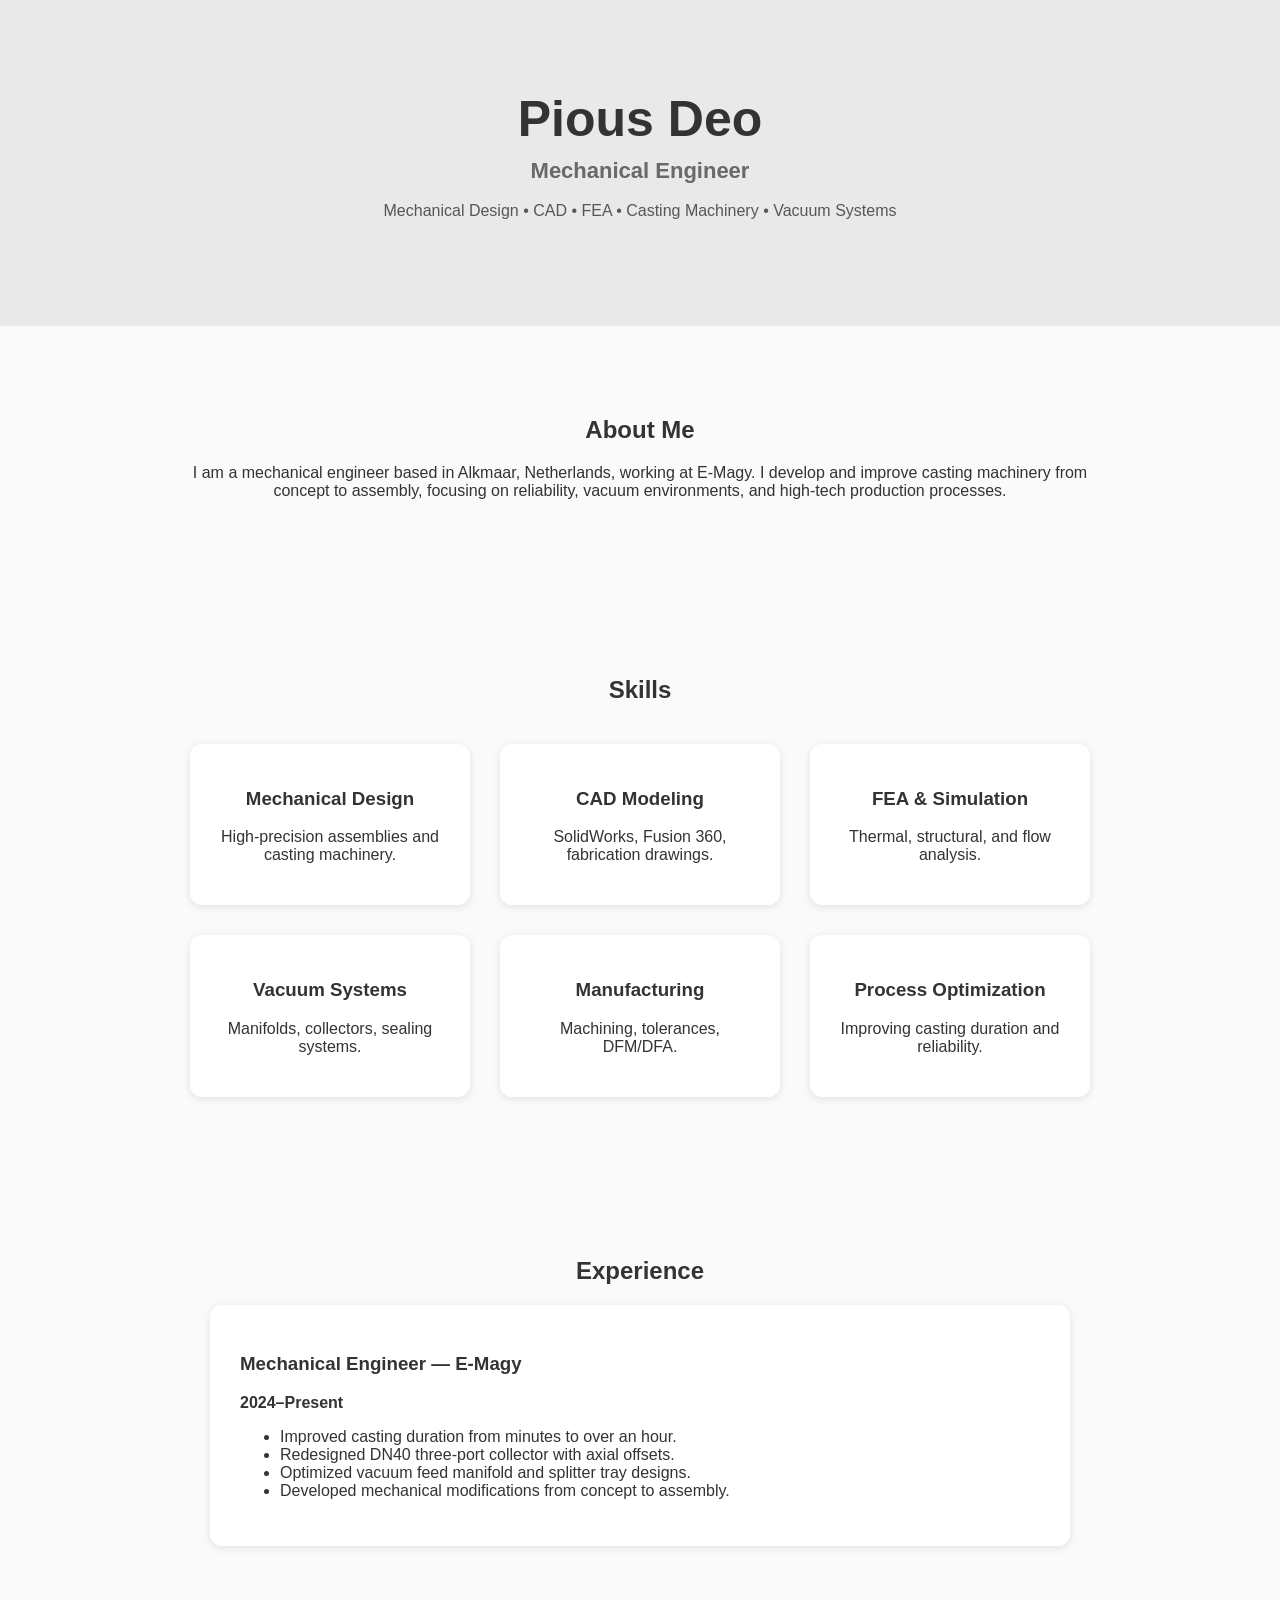
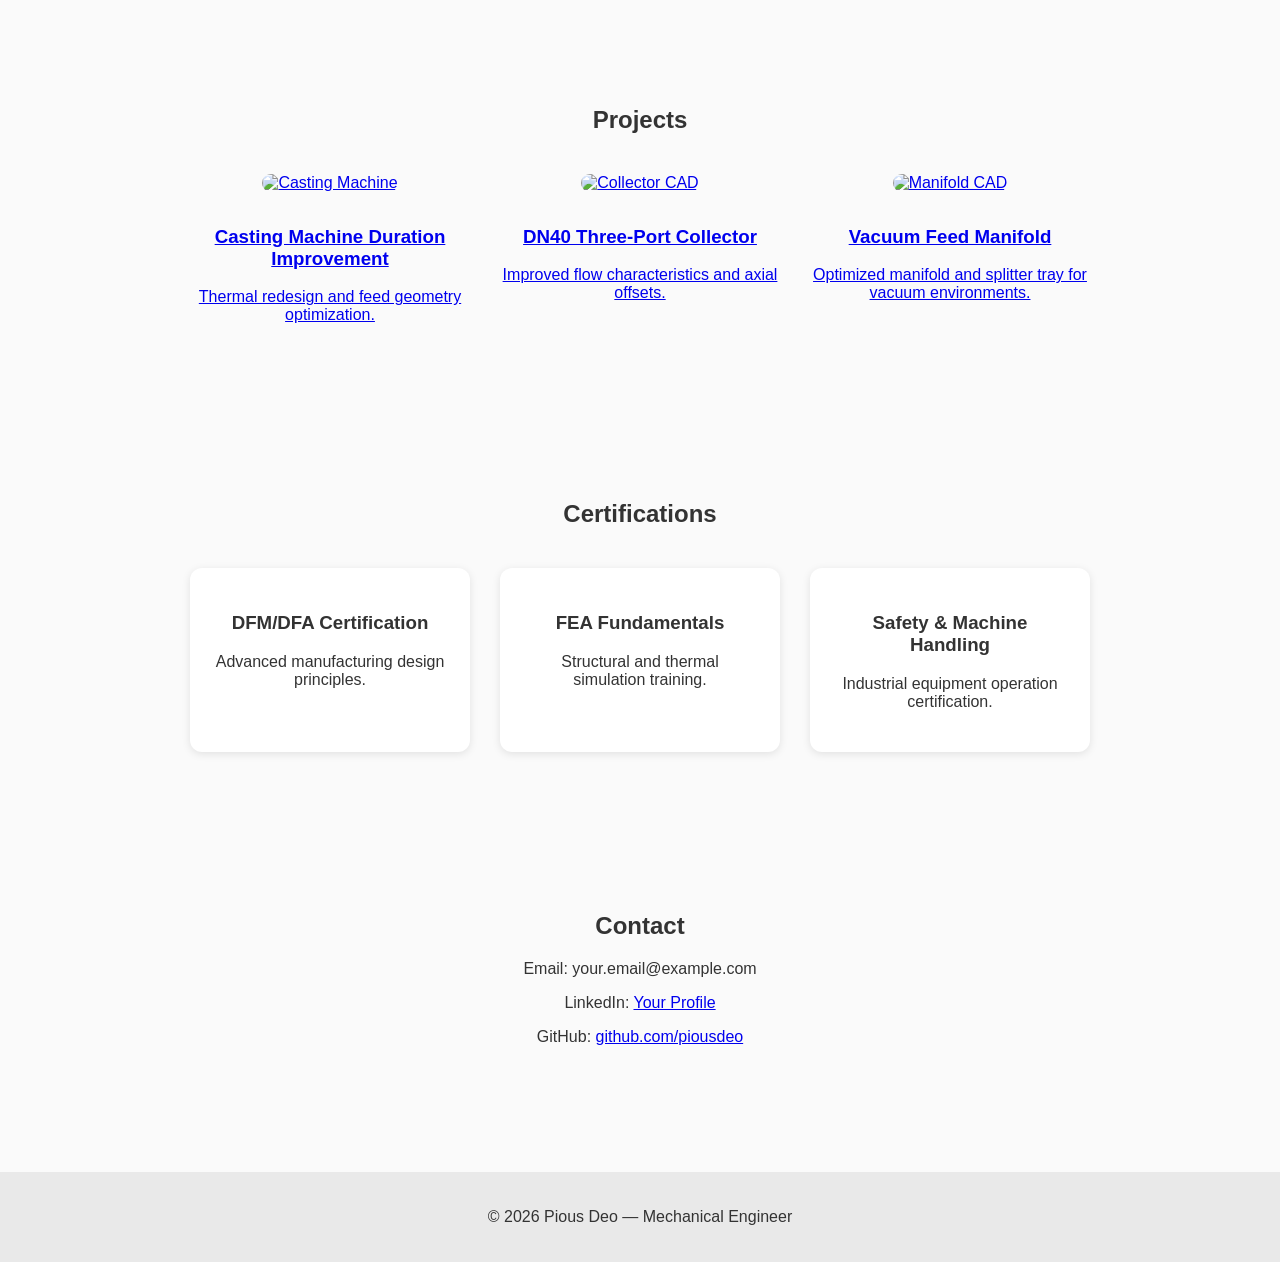
==== index.html @ ac10c21f "Update index.html" ====
<!DOCTYPE html>
<html lang="en">
<head>
  <meta charset="UTF-8">
  <meta name="viewport" content="width=device-width, initial-scale=1.0">
  <title>Pious Deo | Mechanical Engineer</title>
  <link rel="stylesheet" href="style.css">
</head>

<body>

  <!-- HERO -->
  <header class="hero">
    <h1>Pious Deo</h1>
    <h2>Mechanical Engineer</h2>
    <p>Mechanical Design • CAD • FEA • Casting Machinery • Vacuum Systems</p>
  </header>

  <!-- ABOUT -->
  <section id="about" class="section">
    <h2>About Me</h2>
    <p>I am a mechanical engineer based in Alkmaar, Netherlands, working at E‑Magy. I develop and improve casting machinery from concept to assembly, focusing on reliability, vacuum environments, and high‑tech production processes.</p>
  </section>

  <!-- SKILLS -->
  <section id="skills" class="section">
    <h2>Skills</h2>

    <div class="skills-grid">

      <div class="skill-card">
        <h3>Mechanical Design</h3>
        <p>High‑precision assemblies and casting machinery.</p>
      </div>

      <div class="skill-card">
        <h3>CAD Modeling</h3>
        <p>SolidWorks, Fusion 360, fabrication drawings.</p>
      </div>

      <div class="skill-card">
        <h3>FEA & Simulation</h3>
        <p>Thermal, structural, and flow analysis.</p>
      </div>

      <div class="skill-card">
        <h3>Vacuum Systems</h3>
        <p>Manifolds, collectors, sealing systems.</p>
      </div>

      <div class="skill-card">
        <h3>Manufacturing</h3>
        <p>Machining, tolerances, DFM/DFA.</p>
      </div>

      <div class="skill-card">
        <h3>Process Optimization</h3>
        <p>Improving casting duration and reliability.</p>
      </div>

    </div>
  </section>

  <!-- EXPERIENCE -->
  <section id="experience" class="section">
    <h2>Experience</h2>

    <div class="exp-card">
      <h3>Mechanical Engineer — E‑Magy</h3>
      <p><strong>2024–Present</strong></p>
      <ul>
        <li>Improved casting duration from minutes to over an hour.</li>
        <li>Redesigned DN40 three‑port collector with axial offsets.</li>
        <li>Optimized vacuum feed manifold and splitter tray designs.</li>
        <li>Developed mechanical modifications from concept to assembly.</li>
      </ul>
    </div>
  </section>

  <!-- PROJECTS -->
  <section id="projects" class="section">
    <h2>Projects</h2>

    <div class="project-grid">

      <a class="project-card" href="projects/casting_machine.html">
        <img src="images/casting_machine.jpg" alt="Casting Machine">
        <h3>Casting Machine Duration Improvement</h3>
        <p>Thermal redesign and feed geometry optimization.</p>
      </a>

      <a class="project-card" href="projects/collector.html">
        <img src="images/collector.jpg" alt="Collector CAD">
        <h3>DN40 Three‑Port Collector</h3>
        <p>Improved flow characteristics and axial offsets.</p>
      </a>

      <a class="project-card" href="projects/manifold.html">
        <img src="images/manifold.jpg" alt="Manifold CAD">
        <h3>Vacuum Feed Manifold</h3>
        <p>Optimized manifold and splitter tray for vacuum environments.</p>
      </a>

    </div>
  </section>

  <!-- CERTIFICATIONS -->
  <section id="certifications" class="section">
    <h2>Certifications</h2>

    <div class="cert-grid">
      <div class="cert-card">
        <h3>DFM/DFA Certification</h3>
        <p>Advanced manufacturing design principles.</p>
      </div>

      <div class="cert-card">
        <h3>FEA Fundamentals</h3>
        <p>Structural and thermal simulation training.</p>
      </div>

      <div class="cert-card">
        <h3>Safety & Machine Handling</h3>
        <p>Industrial equipment operation certification.</p>
      </div>
    </div>
  </section>

  <!-- CONTACT -->
  <section id="contact" class="section">
    <h2>Contact</h2>
    <p>Email: your.email@example.com</p>
    <p>LinkedIn: <a href="#">Your Profile</a></p>
    <p>GitHub: <a href="#">github.com/piousdeo</a></p>
  </section>

  <footer>
    <p>© 2026 Pious Deo — Mechanical Engineer</p>
  </footer>

</body>
</html>
---- style.css ----
body {
  margin: 0;
  font-family: Arial, sans-serif;
  background: #fafafa;
  color: #333;
}

/* HERO */
.hero {
  background: #e9e9e9;
  text-align: center;
  padding: 90px 20px;
}

.hero h1 {
  font-size: 50px;
  margin: 0;
}

.hero h2 {
  font-size: 22px;
  margin-top: 10px;
  opacity: 0.7;
}

.hero p {
  margin-top: 15px;
  font-size: 16px;
  opacity: 0.8;
}

/* SECTION */
.section {
  padding: 70px 20px;
  max-width: 900px;
  margin: auto;
  text-align: center;
}

/* GRID */
.skills-grid,
.project-grid,
.cert-grid {
  display: grid;
  grid-template-columns: repeat(auto-fit, minmax(260px, 1fr));
  gap: 30px;
  margin-top: 40px;
}

/* SKILL CARD */
.skill-card {
  background: white;
  padding: 25px;
  border-radius: 12px;
  box-shadow: 0 2px 8px rgba(0,0,0,0.1);
  transition: transform 0.3s;
}

.skill-card:hover {
  transform: translateY(-5px);
}

.icon {
  font-size: 40px;
  margin-bottom: 15px;
}

/* EXPERIENCE */
.exp-card {
  background: white;
  padding: 30px;
  border-radius: 12px;
  box-shadow: 0 2px 8px rgba(0,0,0,0.1);
  text-align: left;
  max-width: 800px;
  margin: auto;
}

}

/* PROJECT CARD */
.project-card {
  background: white;
  padding: 20px;
  border-radius: 12px;
  text-decoration: none;
  color: inherit;
  box-shadow: 0 2px 8px rgba(0,0,0,0.1);
  transition: transform 0.3s;
}

.project-card:hover {
  transform: translateY(-5px);
}

.project-card img {
  width: 100%;
  border-radius: 10px;
  margin-bottom: 15px;
}

/* CERTIFICATIONS */
.cert-card {
  background: white;
  padding: 25px;
  border-radius: 12px;
  box-shadow: 0 2px 8px rgba(0,0,0,0.1);
}

/* FOOTER */
footer {
  background: #e9e9e9;
  text-align: center;
  padding: 20px;
  margin-top: 40px;
}
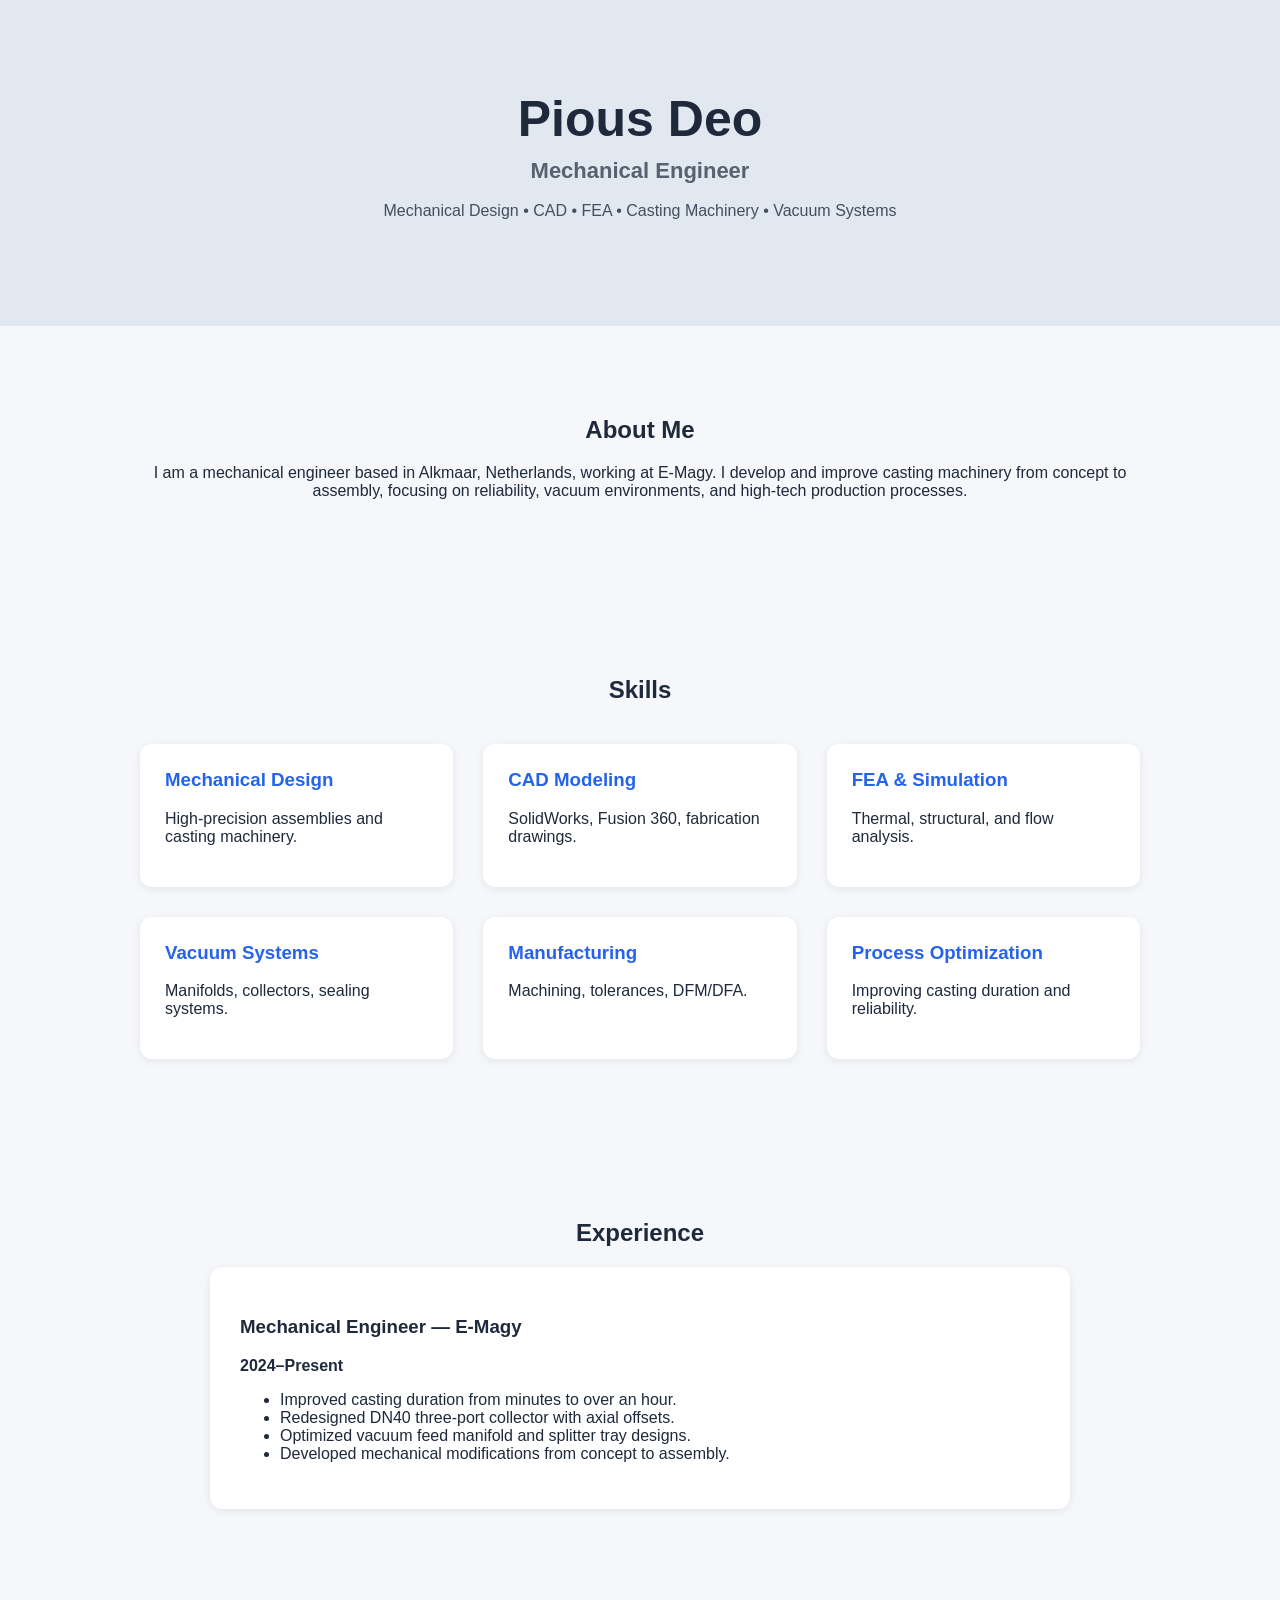
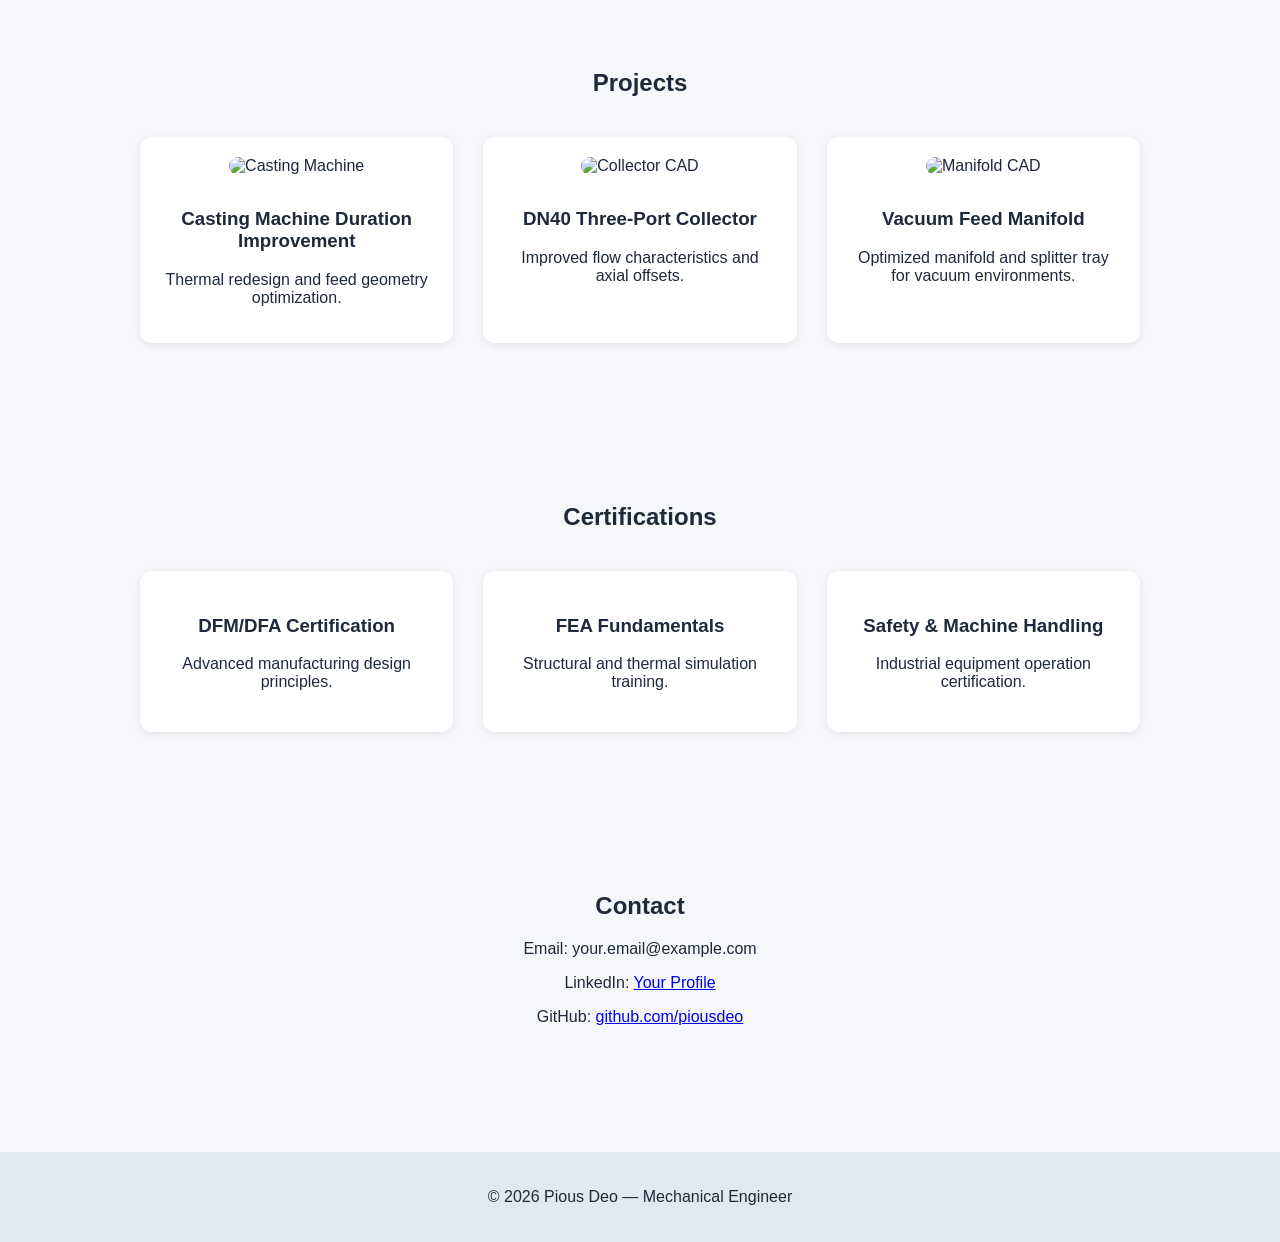
==== commit 5984b685: "Update index.html" ====
--- a/index.html
+++ b/index.html
@@ -85,20 +85,26 @@
 
       <a class="project-card" href="projects/casting_machine.html">
         <img src="images/casting_machine.jpg" alt="Casting Machine">
-        <h3>Casting Machine Duration Improvement</h3>
-        <p>Thermal redesign and feed geometry optimization.</p>
+        <div class="project-text">
+          <h3>Casting Machine Duration Improvement</h3>
+          <p>Thermal redesign and feed geometry optimization.</p>
+        </div>
       </a>
 
       <a class="project-card" href="projects/collector.html">
         <img src="images/collector.jpg" alt="Collector CAD">
-        <h3>DN40 Three‑Port Collector</h3>
-        <p>Improved flow characteristics and axial offsets.</p>
+        <div class="project-text">
+          <h3>DN40 Three‑Port Collector</h3>
+          <p>Improved flow characteristics and axial offsets.</p>
+        </div>
       </a>
 
       <a class="project-card" href="projects/manifold.html">
         <img src="images/manifold.jpg" alt="Manifold CAD">
-        <h3>Vacuum Feed Manifold</h3>
-        <p>Optimized manifold and splitter tray for vacuum environments.</p>
+        <div class="project-text">
+          <h3>Vacuum Feed Manifold</h3>
+          <p>Optimized manifold and splitter tray for vacuum environments.</p>
+        </div>
       </a>
 
     </div>
--- a/style.css
+++ b/style.css
@@ -1,13 +1,27 @@
+/* ============================
+   FINAL SINGLE COLOUR PALETTE
+   ============================ */
+:root {
+  --bg-primary: #f5f7fa;
+  --bg-section: #ffffff;
+  --bg-card: #ffffff;
+  --text-main: #1e293b;
+  --accent: #2563eb;
+  --soft-grey: #e2e8f0;
+  --shadow: rgba(0,0,0,0.08);
+}
+
+/* GLOBAL */
 body {
   margin: 0;
   font-family: Arial, sans-serif;
-  background: #fafafa;
-  color: #333;
+  background: var(--bg-primary);
+  color: var(--text-main);
 }
 
 /* HERO */
 .hero {
-  background: #e9e9e9;
+  background: var(--soft-grey);
   text-align: center;
   padding: 90px 20px;
 }
@@ -32,7 +46,7 @@
 /* SECTION */
 .section {
   padding: 70px 20px;
-  max-width: 900px;
+  max-width: 1000px;
   margin: auto;
   text-align: center;
 }
@@ -49,43 +63,37 @@
 
 /* SKILL CARD */
 .skill-card {
-  background: white;
+  background: var(--bg-card);
   padding: 25px;
   border-radius: 12px;
-  box-shadow: 0 2px 8px rgba(0,0,0,0.1);
-  transition: transform 0.3s;
+  box-shadow: 0 2px 8px var(--shadow);
+  text-align: left;
 }
 
-.skill-card:hover {
-  transform: translateY(-5px);
-}
-
-.icon {
-  font-size: 40px;
-  margin-bottom: 15px;
+.skill-card h3 {
+  margin-top: 0;
+  color: var(--accent);
 }
 
 /* EXPERIENCE */
 .exp-card {
-  background: white;
+  background: var(--bg-card);
   padding: 30px;
   border-radius: 12px;
-  box-shadow: 0 2px 8px rgba(0,0,0,0.1);
+  box-shadow: 0 2px 8px var(--shadow);
   text-align: left;
   max-width: 800px;
   margin: auto;
 }
 
-}
-
 /* PROJECT CARD */
 .project-card {
-  background: white;
+  background: var(--bg-card);
   padding: 20px;
   border-radius: 12px;
   text-decoration: none;
   color: inherit;
-  box-shadow: 0 2px 8px rgba(0,0,0,0.1);
+  box-shadow: 0 2px 8px var(--shadow);
   transition: transform 0.3s;
 }
 
@@ -101,15 +109,15 @@
 
 /* CERTIFICATIONS */
 .cert-card {
-  background: white;
+  background: var(--bg-card);
   padding: 25px;
   border-radius: 12px;
-  box-shadow: 0 2px 8px rgba(0,0,0,0.1);
+  box-shadow: 0 2px 8px var(--shadow);
 }
 
 /* FOOTER */
 footer {
-  background: #e9e9e9;
+  background: var(--soft-grey);
   text-align: center;
   padding: 20px;
   margin-top: 40px;
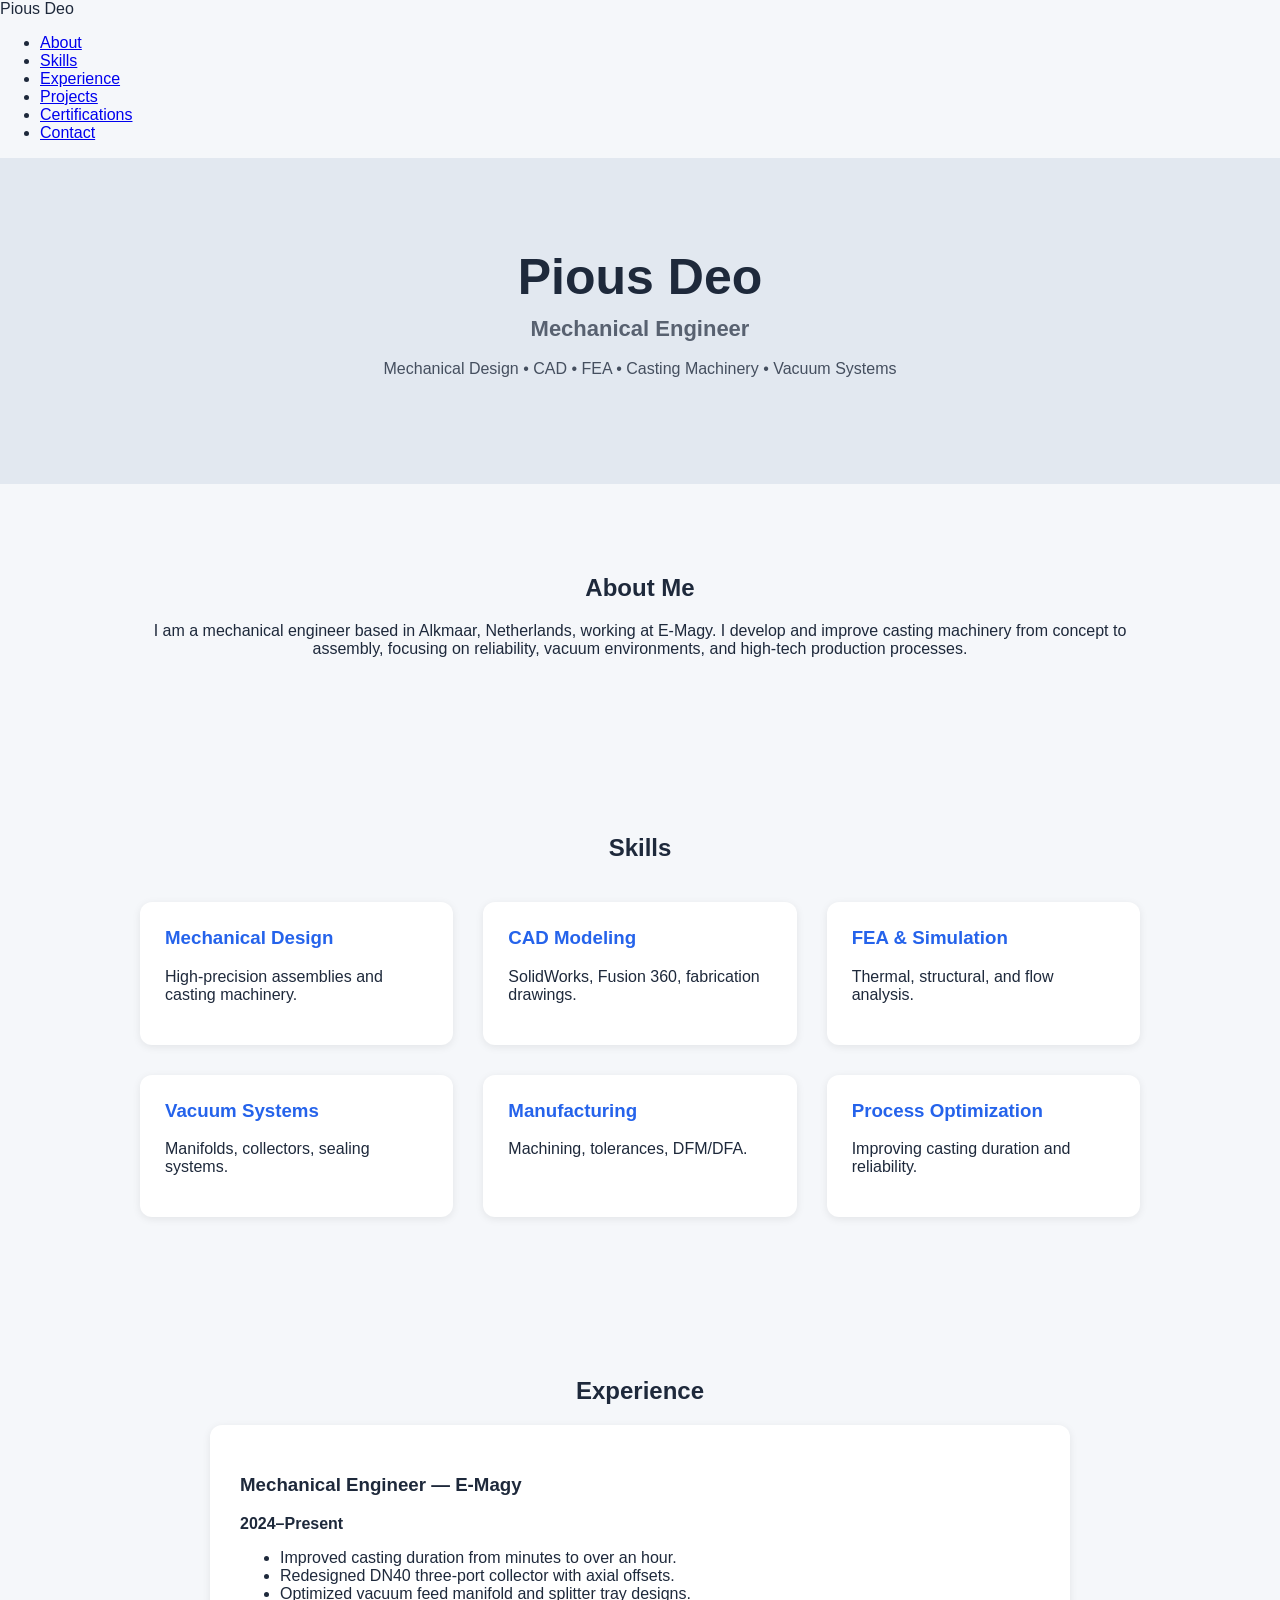
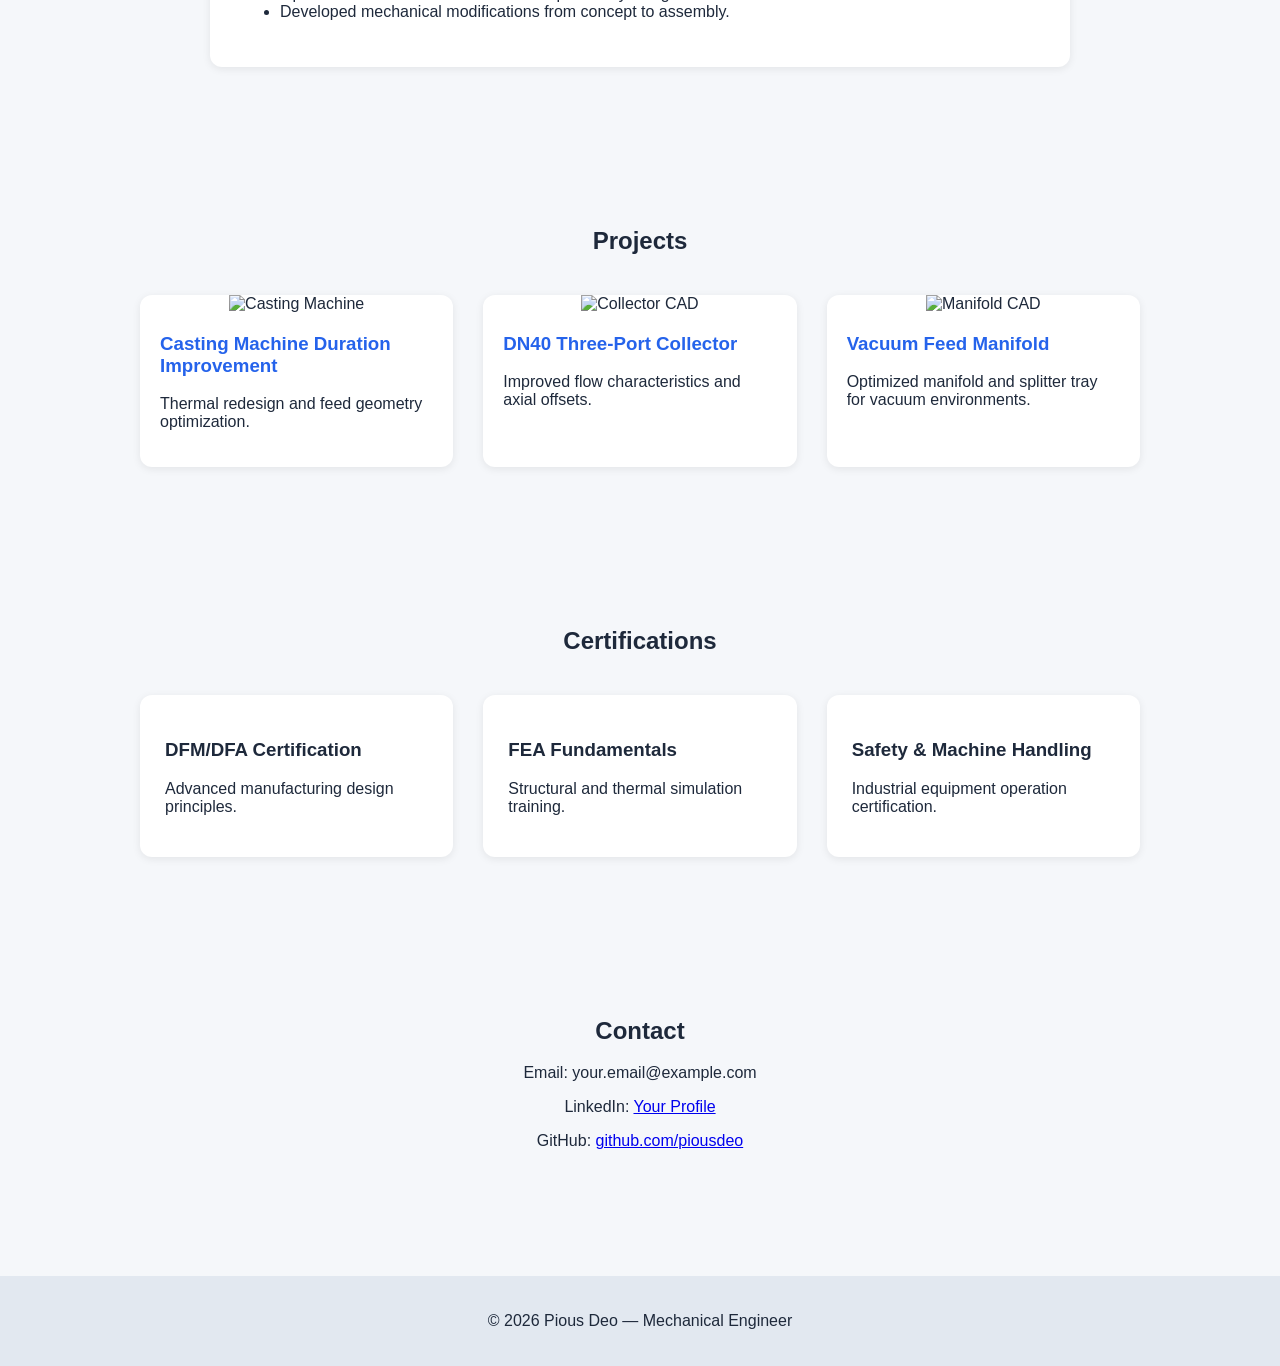
==== commit ad76ea02: "Update index.html" ====
--- a/index.html
+++ b/index.html
@@ -8,6 +8,21 @@
 </head>
 
 <body>
+
+  <!-- NAVIGATION BAR -->
+  <nav class="navbar">
+    <div class="nav-container">
+      <div class="nav-logo">Pious Deo</div>
+      <ul class="nav-links">
+        <li><a href="#about">About</a></li>
+        <li><a href="#skills">Skills</a></li>
+        <li><a href="#experience">Experience</a></li>
+        <li><a href="#projects">Projects</a></li>
+        <li><a href="#certifications">Certifications</a></li>
+        <li><a href="#contact">Contact</a></li>
+      </ul>
+    </div>
+  </nav>
 
   <!-- HERO -->
   <header class="hero">
--- a/style.css
+++ b/style.css
@@ -51,10 +51,8 @@
   text-align: center;
 }
 
-/* GRID */
-.skills-grid,
-.project-grid,
-.cert-grid {
+/* SKILLS GRID */
+.skills-grid {
   display: grid;
   grid-template-columns: repeat(auto-fit, minmax(260px, 1fr));
   gap: 30px;
@@ -86,14 +84,22 @@
   margin: auto;
 }
 
+/* PROJECT GRID */
+.project-grid {
+  display: grid;
+  grid-template-columns: repeat(auto-fit, minmax(280px, 1fr));
+  gap: 30px;
+  margin-top: 40px;
+}
+
 /* PROJECT CARD */
 .project-card {
   background: var(--bg-card);
-  padding: 20px;
   border-radius: 12px;
+  box-shadow: 0 2px 8px var(--shadow);
   text-decoration: none;
   color: inherit;
-  box-shadow: 0 2px 8px var(--shadow);
+  overflow: hidden;
   transition: transform 0.3s;
 }
 
@@ -103,16 +109,33 @@
 
 .project-card img {
   width: 100%;
-  border-radius: 10px;
-  margin-bottom: 15px;
+  height: auto;
+}
+
+.project-text {
+  padding: 20px;
+  text-align: left;
+}
+
+.project-text h3 {
+  margin-top: 0;
+  color: var(--accent);
 }
 
 /* CERTIFICATIONS */
+.cert-grid {
+  display: grid;
+  grid-template-columns: repeat(auto-fit, minmax(260px, 1fr));
+  gap: 30px;
+  margin-top: 40px;
+}
+
 .cert-card {
   background: var(--bg-card);
   padding: 25px;
   border-radius: 12px;
   box-shadow: 0 2px 8px var(--shadow);
+  text-align: left;
 }
 
 /* FOOTER */
@@ -122,4 +145,3 @@
   padding: 20px;
   margin-top: 40px;
 }
-
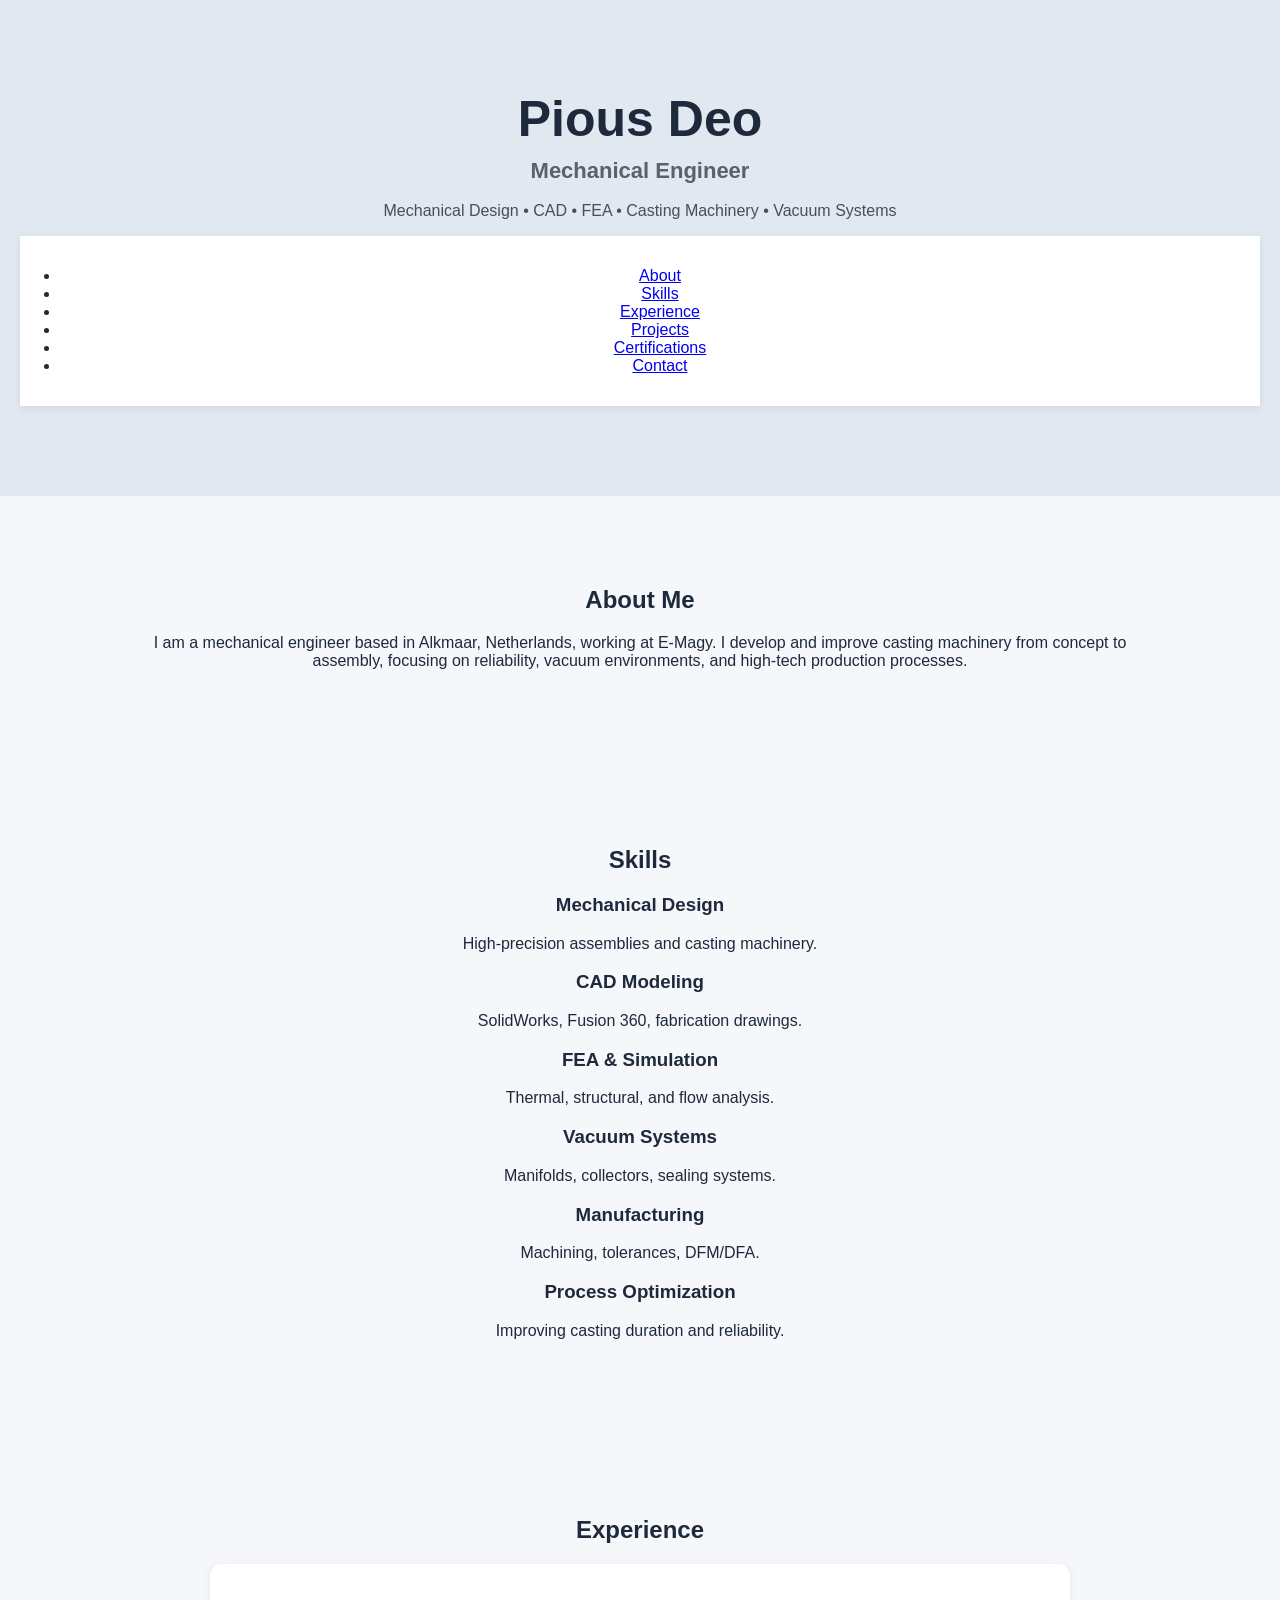
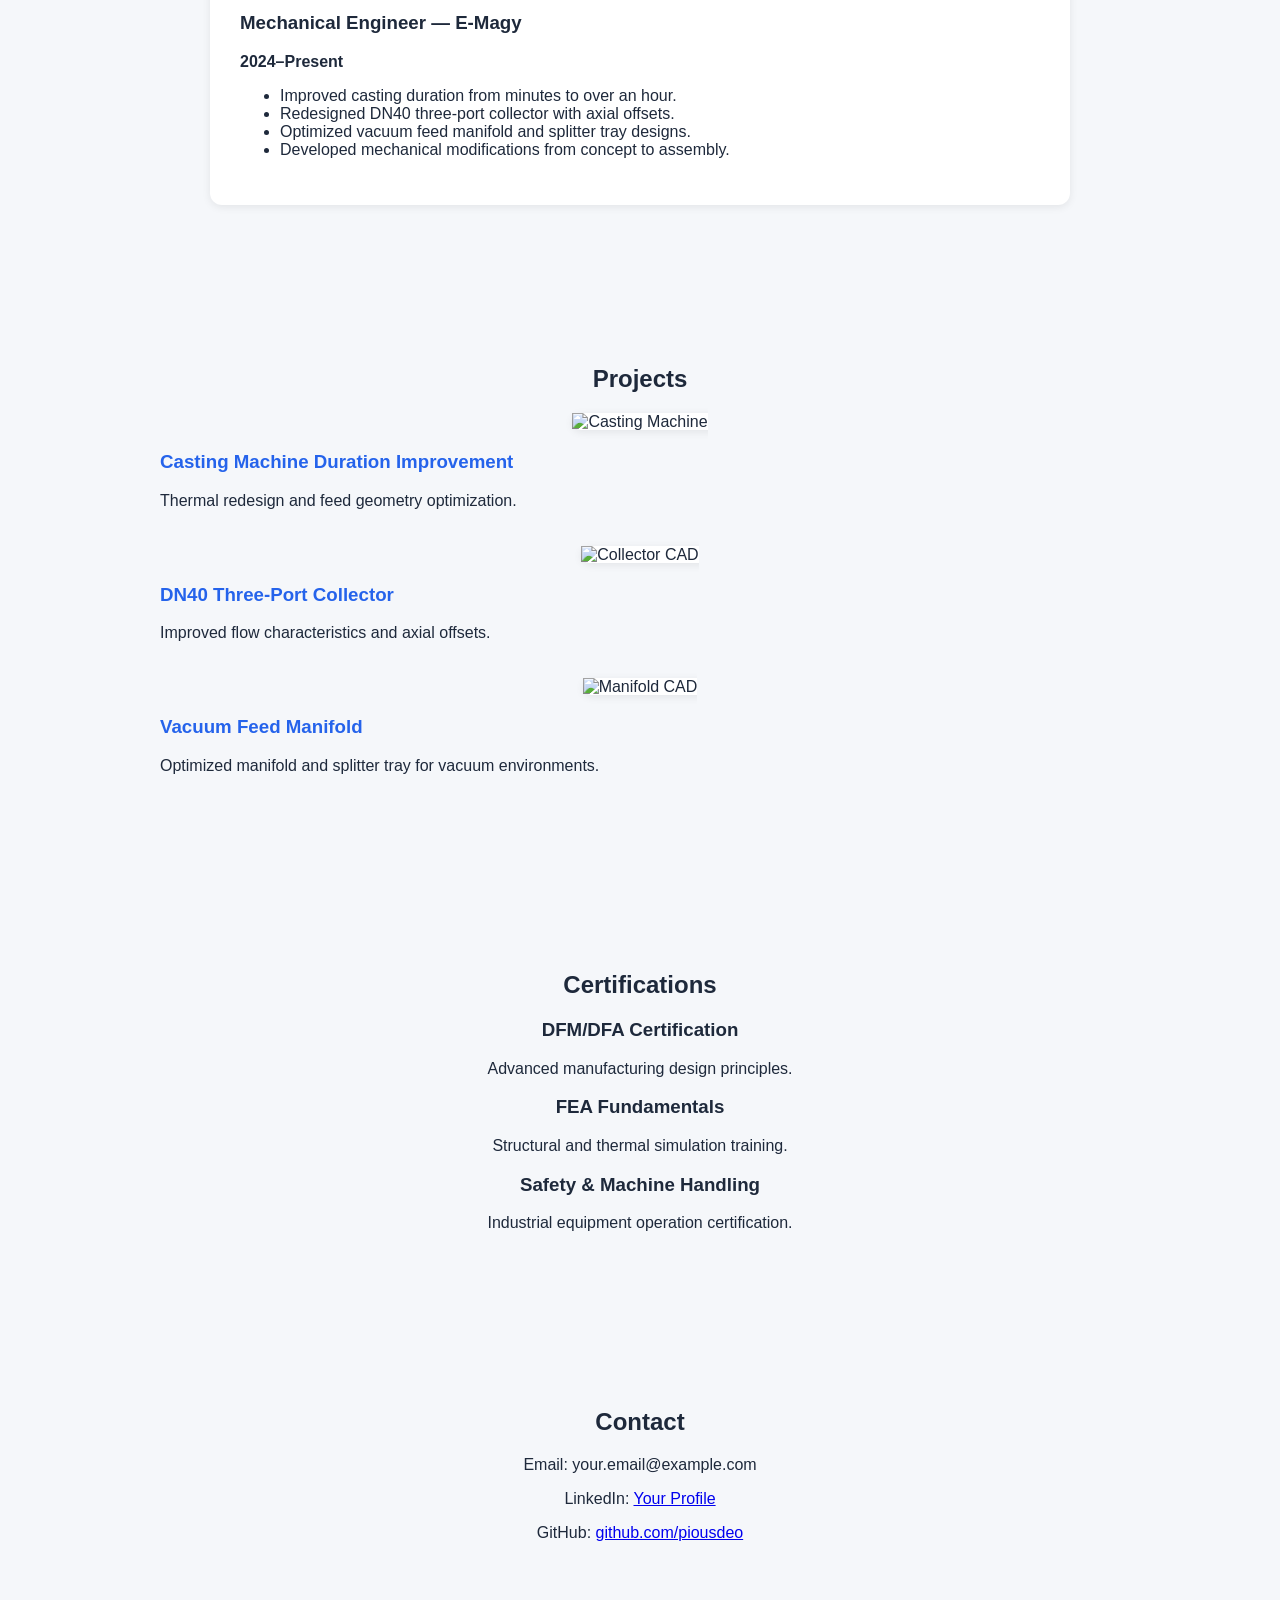
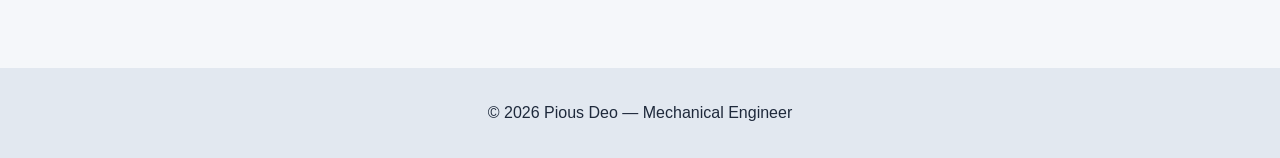
==== commit e0c0d6e2: "Update index.html" ====
--- a/index.html
+++ b/index.html
@@ -9,11 +9,15 @@
 
 <body>
 
-  <!-- NAVIGATION BAR -->
-  <nav class="navbar">
-    <div class="nav-container">
-      <div class="nav-logo">Pious Deo</div>
-      <ul class="nav-links">
+  <!-- HERO -->
+  <header class="hero">
+    <h1>Pious Deo</h1>
+    <h2>Mechanical Engineer</h2>
+    <p>Mechanical Design • CAD • FEA • Casting Machinery • Vacuum Systems</p>
+
+    <!-- NAVIGATION BAR INSIDE HERO -->
+    <nav class="navbar">
+      <ul>
         <li><a href="#about">About</a></li>
         <li><a href="#skills">Skills</a></li>
         <li><a href="#experience">Experience</a></li>
@@ -21,14 +25,7 @@
         <li><a href="#certifications">Certifications</a></li>
         <li><a href="#contact">Contact</a></li>
       </ul>
-    </div>
-  </nav>
-
-  <!-- HERO -->
-  <header class="hero">
-    <h1>Pious Deo</h1>
-    <h2>Mechanical Engineer</h2>
-    <p>Mechanical Design • CAD • FEA • Casting Machinery • Vacuum Systems</p>
+    </nav>
   </header>
 
   <!-- ABOUT -->
@@ -41,34 +38,34 @@
   <section id="skills" class="section">
     <h2>Skills</h2>
 
-    <div class="skills-grid">
+    <div class="grid">
 
-      <div class="skill-card">
+      <div class="card">
         <h3>Mechanical Design</h3>
         <p>High‑precision assemblies and casting machinery.</p>
       </div>
 
-      <div class="skill-card">
+      <div class="card">
         <h3>CAD Modeling</h3>
         <p>SolidWorks, Fusion 360, fabrication drawings.</p>
       </div>
 
-      <div class="skill-card">
+      <div class="card">
         <h3>FEA & Simulation</h3>
         <p>Thermal, structural, and flow analysis.</p>
       </div>
 
-      <div class="skill-card">
+      <div class="card">
         <h3>Vacuum Systems</h3>
         <p>Manifolds, collectors, sealing systems.</p>
       </div>
 
-      <div class="skill-card">
+      <div class="card">
         <h3>Manufacturing</h3>
         <p>Machining, tolerances, DFM/DFA.</p>
       </div>
 
-      <div class="skill-card">
+      <div class="card">
         <h3>Process Optimization</h3>
         <p>Improving casting duration and reliability.</p>
       </div>
@@ -96,9 +93,9 @@
   <section id="projects" class="section">
     <h2>Projects</h2>
 
-    <div class="project-grid">
+    <div class="grid">
 
-      <a class="project-card" href="projects/casting_machine.html">
+      <a class="card project-card" href="projects/casting_machine.html">
         <img src="images/casting_machine.jpg" alt="Casting Machine">
         <div class="project-text">
           <h3>Casting Machine Duration Improvement</h3>
@@ -106,7 +103,7 @@
         </div>
       </a>
 
-      <a class="project-card" href="projects/collector.html">
+      <a class="card project-card" href="projects/collector.html">
         <img src="images/collector.jpg" alt="Collector CAD">
         <div class="project-text">
           <h3>DN40 Three‑Port Collector</h3>
@@ -114,7 +111,7 @@
         </div>
       </a>
 
-      <a class="project-card" href="projects/manifold.html">
+      <a class="card project-card" href="projects/manifold.html">
         <img src="images/manifold.jpg" alt="Manifold CAD">
         <div class="project-text">
           <h3>Vacuum Feed Manifold</h3>
@@ -129,18 +126,18 @@
   <section id="certifications" class="section">
     <h2>Certifications</h2>
 
-    <div class="cert-grid">
-      <div class="cert-card">
+    <div class="grid">
+      <div class="card">
         <h3>DFM/DFA Certification</h3>
         <p>Advanced manufacturing design principles.</p>
       </div>
 
-      <div class="cert-card">
+      <div class="card">
         <h3>FEA Fundamentals</h3>
         <p>Structural and thermal simulation training.</p>
       </div>
 
-      <div class="cert-card">
+      <div class="card">
         <h3>Safety & Machine Handling</h3>
         <p>Industrial equipment operation certification.</p>
       </div>
@@ -161,4 +158,3 @@
 
 </body>
 </html>
-
--- a/style.css
+++ b/style.css
@@ -17,6 +17,48 @@
   font-family: Arial, sans-serif;
   background: var(--bg-primary);
   color: var(--text-main);
+}
+
+/* NAVBAR */
+.navbar {
+  background: var(--bg-card);
+  box-shadow: 0 2px 8px var(--shadow);
+  padding: 15px 0;
+  position: sticky;
+  top: 0;
+  z-index: 100;
+}
+
+.nav-container {
+  max-width: 1100px;
+  margin: auto;
+  display: flex;
+  justify-content: space-between;
+  align-items: center;
+  padding: 0 20px;
+}
+
+.nav-logo {
+  font-size: 20px;
+  font-weight: bold;
+  color: var(--accent);
+}
+
+.nav-links {
+  list-style: none;
+  display: flex;
+  gap: 25px;
+}
+
+.nav-links a {
+  text-decoration: none;
+  color: var(--text-main);
+  font-weight: bold;
+  transition: 0.3s;
+}
+
+.nav-links a:hover {
+  color: var(--accent);
 }
 
 /* HERO */
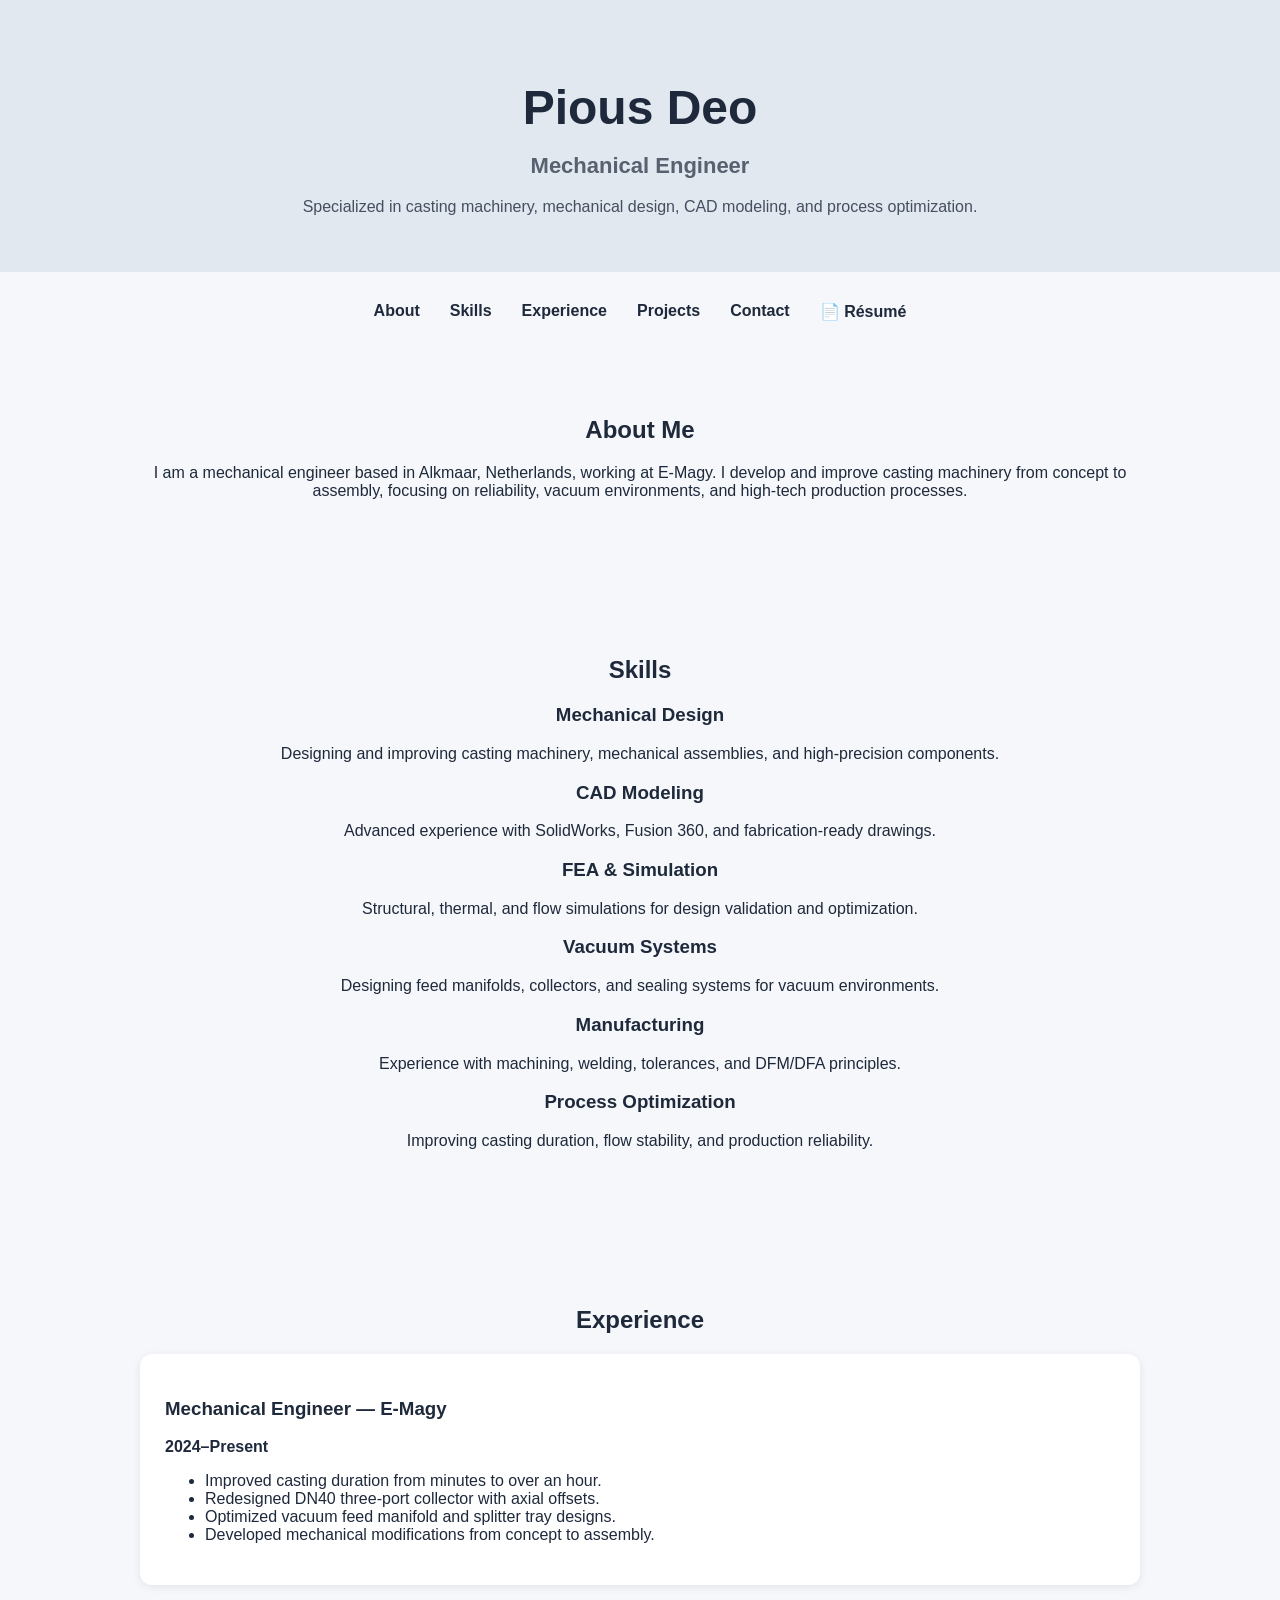
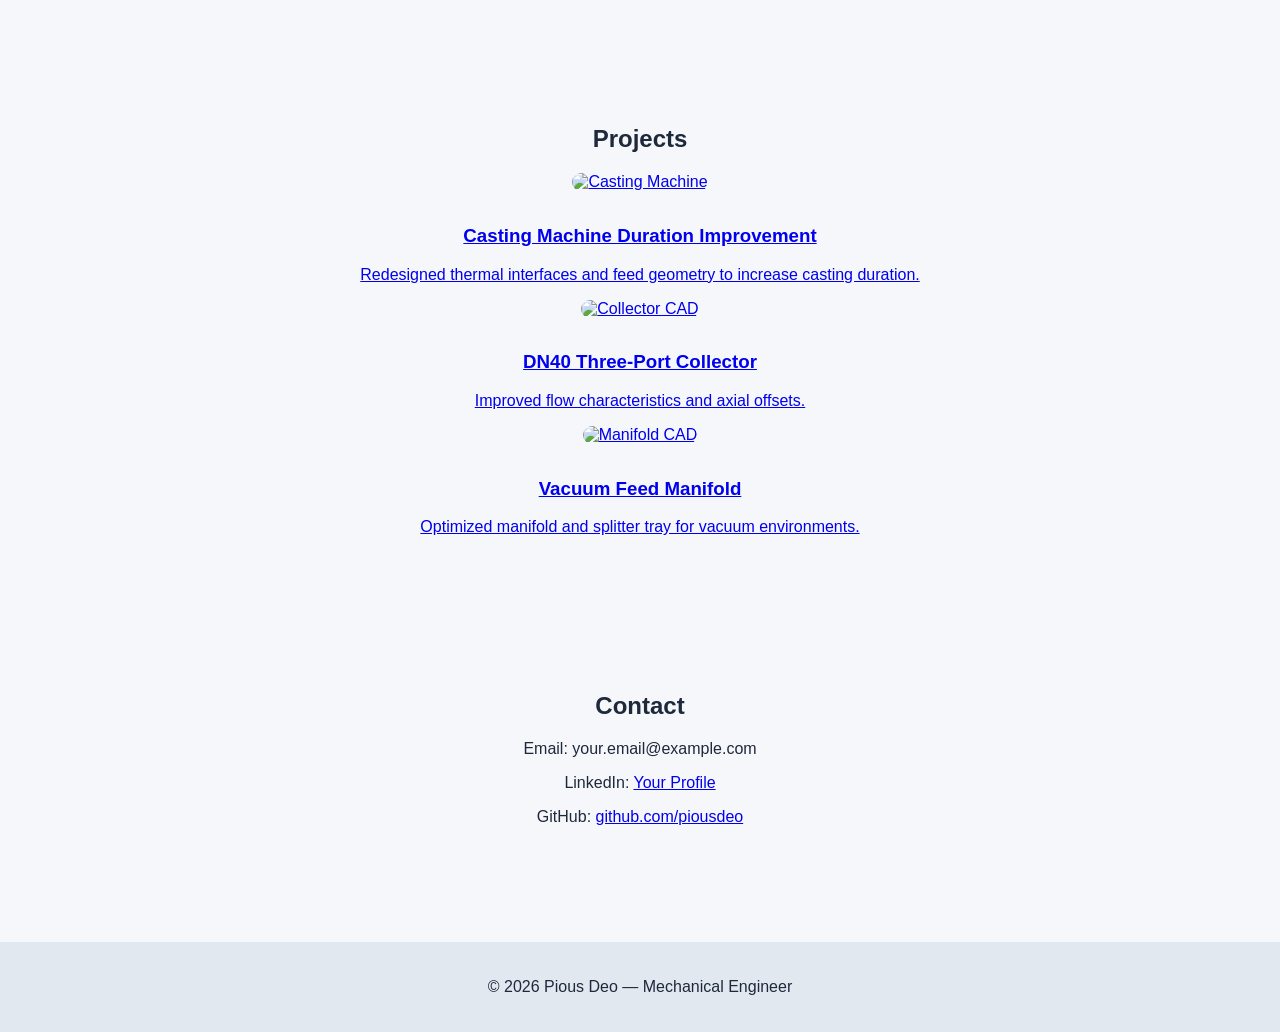
==== commit 584a4975: "Update index.html" ====
--- a/index.html
+++ b/index.html
@@ -11,22 +11,24 @@
 
   <!-- HERO -->
   <header class="hero">
-    <h1>Pious Deo</h1>
-    <h2>Mechanical Engineer</h2>
-    <p>Mechanical Design • CAD • FEA • Casting Machinery • Vacuum Systems</p>
+    <div class="hero-content">
+      <h1>Pious Deo</h1>
+      <h2>Mechanical Engineer</h2>
+      <p>Specialized in casting machinery, mechanical design, CAD modeling, and process optimization.</p>
+    </div>
+  </header>
 
-    <!-- NAVIGATION BAR INSIDE HERO -->
-    <nav class="navbar">
-      <ul>
-        <li><a href="#about">About</a></li>
-        <li><a href="#skills">Skills</a></li>
-        <li><a href="#experience">Experience</a></li>
-        <li><a href="#projects">Projects</a></li>
-        <li><a href="#certifications">Certifications</a></li>
-        <li><a href="#contact">Contact</a></li>
-      </ul>
-    </nav>
-  </header>
+  <!-- NAVIGATION -->
+  <nav class="navbar">
+    <ul>
+      <li><a href="#about">About</a></li>
+      <li><a href="#skills">Skills</a></li>
+      <li><a href="#experience">Experience</a></li>
+      <li><a href="#projects">Projects</a></li>
+      <li><a href="#contact">Contact</a></li>
+      <li><a class="resume-nav" href="files/Pious_Deo_Resume.pdf" download>📄 Résumé</a></li>
+    </ul>
+  </nav>
 
   <!-- ABOUT -->
   <section id="about" class="section">
@@ -38,36 +40,36 @@
   <section id="skills" class="section">
     <h2>Skills</h2>
 
-    <div class="grid">
+    <div class="skills-grid">
 
-      <div class="card">
+      <div class="skill-card">
         <h3>Mechanical Design</h3>
-        <p>High‑precision assemblies and casting machinery.</p>
+        <p>Designing and improving casting machinery, mechanical assemblies, and high‑precision components.</p>
       </div>
 
-      <div class="card">
+      <div class="skill-card">
         <h3>CAD Modeling</h3>
-        <p>SolidWorks, Fusion 360, fabrication drawings.</p>
+        <p>Advanced experience with SolidWorks, Fusion 360, and fabrication‑ready drawings.</p>
       </div>
 
-      <div class="card">
+      <div class="skill-card">
         <h3>FEA & Simulation</h3>
-        <p>Thermal, structural, and flow analysis.</p>
+        <p>Structural, thermal, and flow simulations for design validation and optimization.</p>
       </div>
 
-      <div class="card">
+      <div class="skill-card">
         <h3>Vacuum Systems</h3>
-        <p>Manifolds, collectors, sealing systems.</p>
+        <p>Designing feed manifolds, collectors, and sealing systems for vacuum environments.</p>
       </div>
 
-      <div class="card">
+      <div class="skill-card">
         <h3>Manufacturing</h3>
-        <p>Machining, tolerances, DFM/DFA.</p>
+        <p>Experience with machining, welding, tolerances, and DFM/DFA principles.</p>
       </div>
 
-      <div class="card">
+      <div class="skill-card">
         <h3>Process Optimization</h3>
-        <p>Improving casting duration and reliability.</p>
+        <p>Improving casting duration, flow stability, and production reliability.</p>
       </div>
 
     </div>
@@ -76,8 +78,7 @@
   <!-- EXPERIENCE -->
   <section id="experience" class="section">
     <h2>Experience</h2>
-
-    <div class="exp-card">
+    <div class="card">
       <h3>Mechanical Engineer — E‑Magy</h3>
       <p><strong>2024–Present</strong></p>
       <ul>
@@ -93,54 +94,26 @@
   <section id="projects" class="section">
     <h2>Projects</h2>
 
-    <div class="grid">
+    <div class="project-grid">
 
-      <a class="card project-card" href="projects/casting_machine.html">
+      <a class="project-card" href="projects/casting_machine.html">
         <img src="images/casting_machine.jpg" alt="Casting Machine">
-        <div class="project-text">
-          <h3>Casting Machine Duration Improvement</h3>
-          <p>Thermal redesign and feed geometry optimization.</p>
-        </div>
+        <h3>Casting Machine Duration Improvement</h3>
+        <p>Redesigned thermal interfaces and feed geometry to increase casting duration.</p>
       </a>
 
-      <a class="card project-card" href="projects/collector.html">
+      <a class="project-card" href="projects/collector.html">
         <img src="images/collector.jpg" alt="Collector CAD">
-        <div class="project-text">
-          <h3>DN40 Three‑Port Collector</h3>
-          <p>Improved flow characteristics and axial offsets.</p>
-        </div>
+        <h3>DN40 Three‑Port Collector</h3>
+        <p>Improved flow characteristics and axial offsets.</p>
       </a>
 
-      <a class="card project-card" href="projects/manifold.html">
+      <a class="project-card" href="projects/manifold.html">
         <img src="images/manifold.jpg" alt="Manifold CAD">
-        <div class="project-text">
-          <h3>Vacuum Feed Manifold</h3>
-          <p>Optimized manifold and splitter tray for vacuum environments.</p>
-        </div>
+        <h3>Vacuum Feed Manifold</h3>
+        <p>Optimized manifold and splitter tray for vacuum environments.</p>
       </a>
 
-    </div>
-  </section>
-
-  <!-- CERTIFICATIONS -->
-  <section id="certifications" class="section">
-    <h2>Certifications</h2>
-
-    <div class="grid">
-      <div class="card">
-        <h3>DFM/DFA Certification</h3>
-        <p>Advanced manufacturing design principles.</p>
-      </div>
-
-      <div class="card">
-        <h3>FEA Fundamentals</h3>
-        <p>Structural and thermal simulation training.</p>
-      </div>
-
-      <div class="card">
-        <h3>Safety & Machine Handling</h3>
-        <p>Industrial equipment operation certification.</p>
-      </div>
     </div>
   </section>
 
--- a/style.css
+++ b/style.css
@@ -1,9 +1,6 @@
-/* ============================
-   FINAL SINGLE COLOUR PALETTE
-   ============================ */
+/* COLOR PALETTE */
 :root {
   --bg-primary: #f5f7fa;
-  --bg-section: #ffffff;
   --bg-card: #ffffff;
   --text-main: #1e293b;
   --accent: #2563eb;
@@ -19,100 +16,79 @@
   color: var(--text-main);
 }
 
-/* NAVBAR */
-.navbar {
-  background: var(--bg-card);
-  box-shadow: 0 2px 8px var(--shadow);
-  padding: 15px 0;
-  position: sticky;
-  top: 0;
-  z-index: 100;
-}
-
-.nav-container {
-  max-width: 1100px;
-  margin: auto;
-  display: flex;
-  justify-content: space-between;
-  align-items: center;
-  padding: 0 20px;
-}
-
-.nav-logo {
-  font-size: 20px;
-  font-weight: bold;
-  color: var(--accent);
-}
-
-.nav-links {
-  list-style: none;
-  display: flex;
-  gap: 25px;
-}
-
-.nav-links a {
-  text-decoration: none;
-  color: var(--text-main);
-  font-weight: bold;
-  transition: 0.3s;
-}
-
-.nav-links a:hover {
-  color: var(--accent);
-}
-
 /* HERO */
 .hero {
   background: var(--soft-grey);
   text-align: center;
-  padding: 90px 20px;
+  padding: 80px 20px 40px;
 }
 
 .hero h1 {
-  font-size: 50px;
+  font-size: 48px;
   margin: 0;
 }
 
 .hero h2 {
   font-size: 22px;
-  margin-top: 10px;
   opacity: 0.7;
 }
 
 .hero p {
-  margin-top: 15px;
-  font-size: 16px;
+  margin-top: 10px;
   opacity: 0.8;
+}
+
+/* NAVBAR */
+.navbar {
+  margin-top: 30px;
+}
+
+.navbar ul {
+  list-style: none;
+  padding: 0;
+  display: flex;
+  justify-content: center;
+  gap: 30px;
+}
+
+.navbar a {
+  text-decoration: none;
+  color: var(--text-main);
+  font-weight: bold;
+}
+
+.navbar a:hover {
+  color: var(--accent);
 }
 
 /* SECTION */
 .section {
-  padding: 70px 20px;
+  padding: 60px 20px;
   max-width: 1000px;
   margin: auto;
   text-align: center;
 }
 
-/* SKILLS GRID */
-.skills-grid {
+/* GRID */
+.grid {
   display: grid;
   grid-template-columns: repeat(auto-fit, minmax(260px, 1fr));
   gap: 30px;
   margin-top: 40px;
 }
 
-/* SKILL CARD */
-.skill-card {
+/* CARD */
+.card {
   background: var(--bg-card);
   padding: 25px;
   border-radius: 12px;
   box-shadow: 0 2px 8px var(--shadow);
   text-align: left;
+  transition: transform 0.3s;
 }
 
-.skill-card h3 {
-  margin-top: 0;
-  color: var(--accent);
+.card:hover {
+  transform: translateY(-5px);
 }
 
 /* EXPERIENCE */
@@ -126,57 +102,14 @@
   margin: auto;
 }
 
-/* PROJECT GRID */
-.project-grid {
-  display: grid;
-  grid-template-columns: repeat(auto-fit, minmax(280px, 1fr));
-  gap: 30px;
-  margin-top: 40px;
-}
-
 /* PROJECT CARD */
-.project-card {
-  background: var(--bg-card);
-  border-radius: 12px;
-  box-shadow: 0 2px 8px var(--shadow);
-  text-decoration: none;
-  color: inherit;
-  overflow: hidden;
-  transition: transform 0.3s;
-}
-
-.project-card:hover {
-  transform: translateY(-5px);
-}
-
 .project-card img {
   width: 100%;
-  height: auto;
+  border-radius: 10px;
+  margin-bottom: 15px;
 }
 
 .project-text {
-  padding: 20px;
-  text-align: left;
-}
-
-.project-text h3 {
-  margin-top: 0;
-  color: var(--accent);
-}
-
-/* CERTIFICATIONS */
-.cert-grid {
-  display: grid;
-  grid-template-columns: repeat(auto-fit, minmax(260px, 1fr));
-  gap: 30px;
-  margin-top: 40px;
-}
-
-.cert-card {
-  background: var(--bg-card);
-  padding: 25px;
-  border-radius: 12px;
-  box-shadow: 0 2px 8px var(--shadow);
   text-align: left;
 }
 
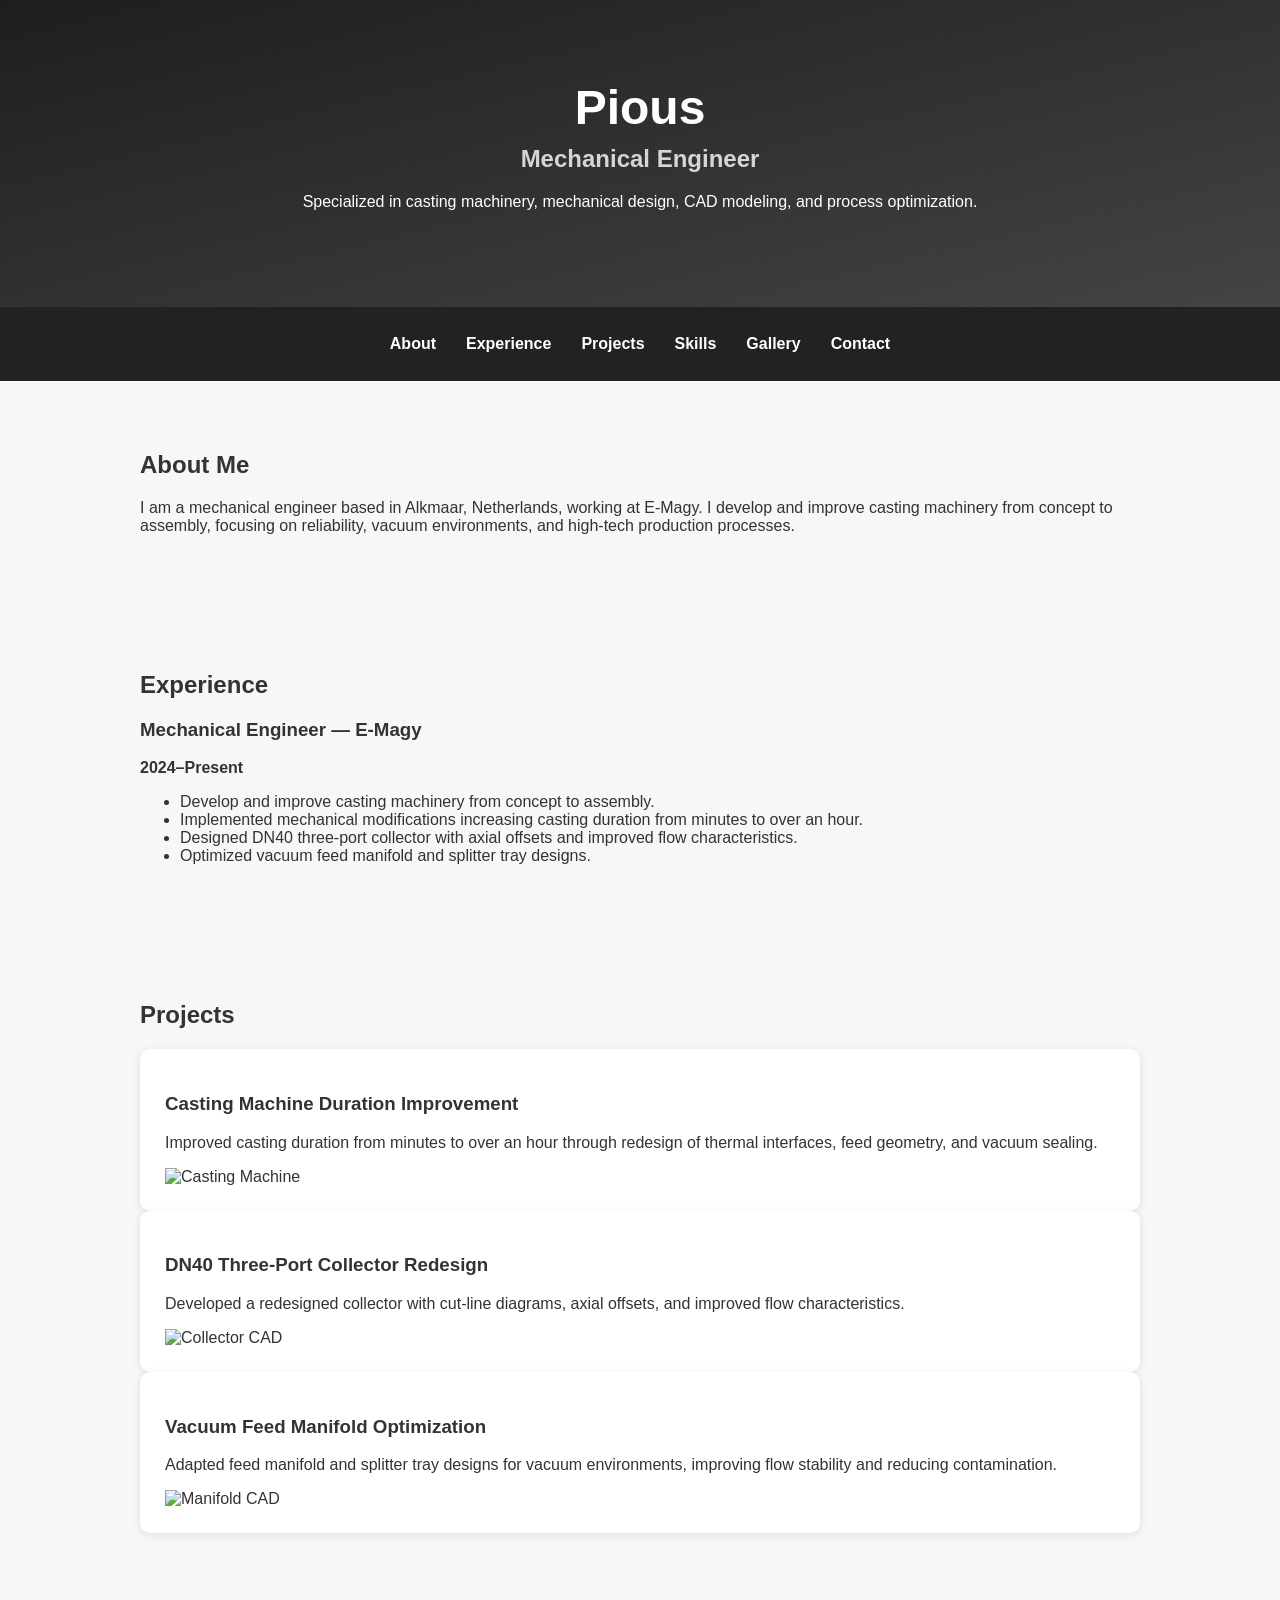
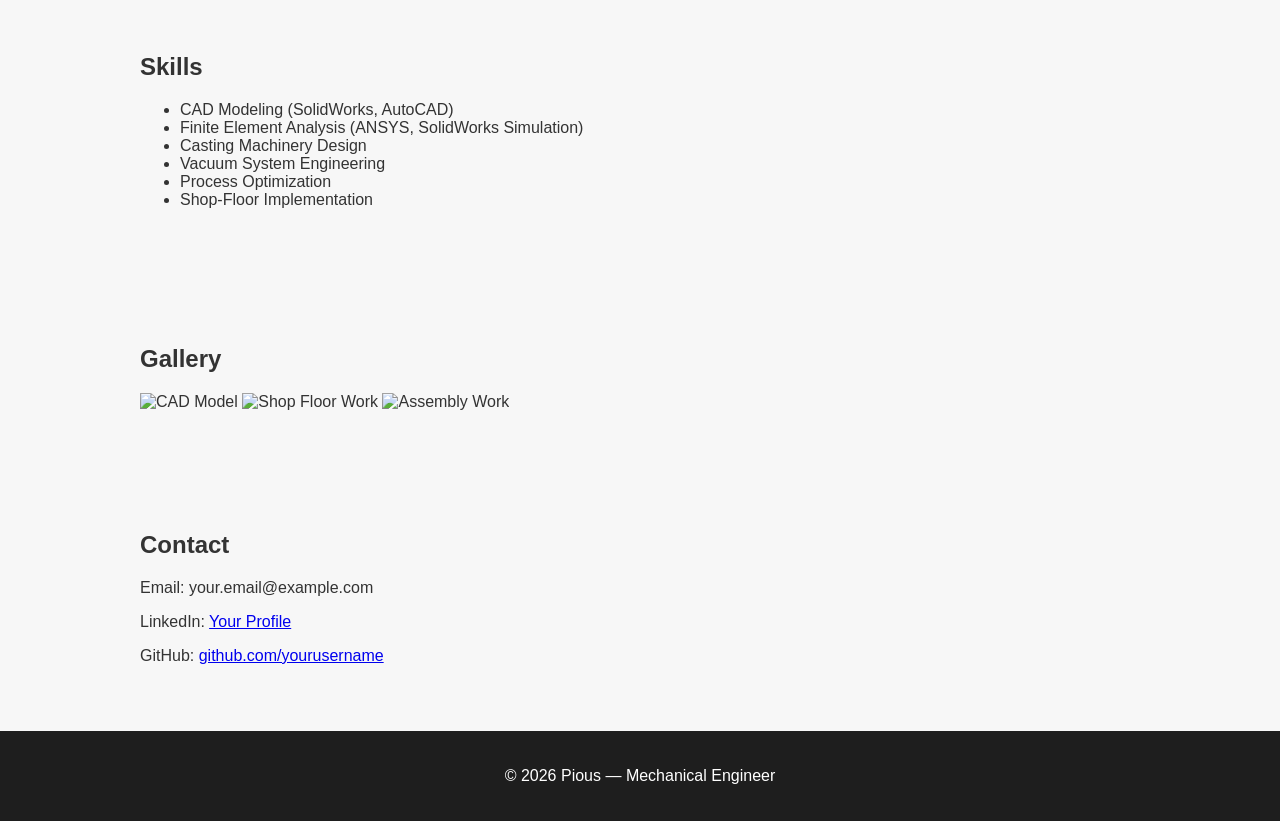
==== commit 2f7f8382: "Update index.html" ====
--- a/index.html
+++ b/index.html
@@ -3,7 +3,7 @@
 <head>
   <meta charset="UTF-8">
   <meta name="viewport" content="width=device-width, initial-scale=1.0">
-  <title>Pious Deo | Mechanical Engineer</title>
+  <title>Pious | Mechanical Engineer</title>
   <link rel="stylesheet" href="style.css">
 </head>
 
@@ -11,22 +11,20 @@
 
   <!-- HERO -->
   <header class="hero">
-    <div class="hero-content">
-      <h1>Pious Deo</h1>
-      <h2>Mechanical Engineer</h2>
-      <p>Specialized in casting machinery, mechanical design, CAD modeling, and process optimization.</p>
-    </div>
+    <h1>Pious</h1>
+    <h2>Mechanical Engineer</h2>
+    <p>Specialized in casting machinery, mechanical design, CAD modeling, and process optimization.</p>
   </header>
 
-  <!-- NAVIGATION -->
+  <!-- NAVIGATION (top-right corner) -->
   <nav class="navbar">
     <ul>
       <li><a href="#about">About</a></li>
-      <li><a href="#skills">Skills</a></li>
       <li><a href="#experience">Experience</a></li>
       <li><a href="#projects">Projects</a></li>
+      <li><a href="#skills">Skills</a></li>
+      <li><a href="#gallery">Gallery</a></li>
       <li><a href="#contact">Contact</a></li>
-      <li><a class="resume-nav" href="files/Pious_Deo_Resume.pdf" download>📄 Résumé</a></li>
     </ul>
   </nav>
 
@@ -36,84 +34,64 @@
     <p>I am a mechanical engineer based in Alkmaar, Netherlands, working at E‑Magy. I develop and improve casting machinery from concept to assembly, focusing on reliability, vacuum environments, and high‑tech production processes.</p>
   </section>
 
-  <!-- SKILLS -->
-  <section id="skills" class="section">
-    <h2>Skills</h2>
-
-    <div class="skills-grid">
-
-      <div class="skill-card">
-        <h3>Mechanical Design</h3>
-        <p>Designing and improving casting machinery, mechanical assemblies, and high‑precision components.</p>
-      </div>
-
-      <div class="skill-card">
-        <h3>CAD Modeling</h3>
-        <p>Advanced experience with SolidWorks, Fusion 360, and fabrication‑ready drawings.</p>
-      </div>
-
-      <div class="skill-card">
-        <h3>FEA & Simulation</h3>
-        <p>Structural, thermal, and flow simulations for design validation and optimization.</p>
-      </div>
-
-      <div class="skill-card">
-        <h3>Vacuum Systems</h3>
-        <p>Designing feed manifolds, collectors, and sealing systems for vacuum environments.</p>
-      </div>
-
-      <div class="skill-card">
-        <h3>Manufacturing</h3>
-        <p>Experience with machining, welding, tolerances, and DFM/DFA principles.</p>
-      </div>
-
-      <div class="skill-card">
-        <h3>Process Optimization</h3>
-        <p>Improving casting duration, flow stability, and production reliability.</p>
-      </div>
-
-    </div>
-  </section>
-
-  <!-- EXPERIENCE -->
+  <!-- EXPERIENCE (left-aligned card) -->
   <section id="experience" class="section">
     <h2>Experience</h2>
-    <div class="card">
+    <div class="exp-card">
       <h3>Mechanical Engineer — E‑Magy</h3>
       <p><strong>2024–Present</strong></p>
       <ul>
-        <li>Improved casting duration from minutes to over an hour.</li>
-        <li>Redesigned DN40 three‑port collector with axial offsets.</li>
+        <li>Develop and improve casting machinery from concept to assembly.</li>
+        <li>Implemented mechanical modifications increasing casting duration from minutes to over an hour.</li>
+        <li>Designed DN40 three‑port collector with axial offsets and improved flow characteristics.</li>
         <li>Optimized vacuum feed manifold and splitter tray designs.</li>
-        <li>Developed mechanical modifications from concept to assembly.</li>
       </ul>
     </div>
   </section>
 
-  <!-- PROJECTS -->
+  <!-- PROJECTS (cards unchanged, project pages will be left-aligned) -->
   <section id="projects" class="section">
     <h2>Projects</h2>
 
-    <div class="project-grid">
+    <div class="card">
+      <h3>Casting Machine Duration Improvement</h3>
+      <p>Improved casting duration from minutes to over an hour through redesign of thermal interfaces, feed geometry, and vacuum sealing.</p>
+      <img src="images/casting_machine.jpg" alt="Casting Machine">
+    </div>
 
-      <a class="project-card" href="projects/casting_machine.html">
-        <img src="images/casting_machine.jpg" alt="Casting Machine">
-        <h3>Casting Machine Duration Improvement</h3>
-        <p>Redesigned thermal interfaces and feed geometry to increase casting duration.</p>
-      </a>
+    <div class="card">
+      <h3>DN40 Three‑Port Collector Redesign</h3>
+      <p>Developed a redesigned collector with cut‑line diagrams, axial offsets, and improved flow characteristics.</p>
+      <img src="images/collector.jpg" alt="Collector CAD">
+    </div>
 
-      <a class="project-card" href="projects/collector.html">
-        <img src="images/collector.jpg" alt="Collector CAD">
-        <h3>DN40 Three‑Port Collector</h3>
-        <p>Improved flow characteristics and axial offsets.</p>
-      </a>
+    <div class="card">
+      <h3>Vacuum Feed Manifold Optimization</h3>
+      <p>Adapted feed manifold and splitter tray designs for vacuum environments, improving flow stability and reducing contamination.</p>
+      <img src="images/manifold.jpg" alt="Manifold CAD">
+    </div>
+  </section>
 
-      <a class="project-card" href="projects/manifold.html">
-        <img src="images/manifold.jpg" alt="Manifold CAD">
-        <h3>Vacuum Feed Manifold</h3>
-        <p>Optimized manifold and splitter tray for vacuum environments.</p>
-      </a>
+  <!-- SKILLS -->
+  <section id="skills" class="section">
+    <h2>Skills</h2>
+    <ul class="skills-list">
+      <li>CAD Modeling (SolidWorks, AutoCAD)</li>
+      <li>Finite Element Analysis (ANSYS, SolidWorks Simulation)</li>
+      <li>Casting Machinery Design</li>
+      <li>Vacuum System Engineering</li>
+      <li>Process Optimization</li>
+      <li>Shop‑Floor Implementation</li>
+    </ul>
+  </section>
 
+  <!-- GALLERY -->
+  <section id="gallery" class="section">
+    <h2>Gallery</h2>
+    <div class="gallery">
+      <img src="images/cad_model.jpg" alt="CAD Model">
+      <img src="images/shop_floor.jpg" alt="Shop Floor Work">
+      <img src="images/assembly.jpg" alt="Assembly Work">
     </div>
   </section>
 
@@ -122,11 +100,11 @@
     <h2>Contact</h2>
     <p>Email: your.email@example.com</p>
     <p>LinkedIn: <a href="#">Your Profile</a></p>
-    <p>GitHub: <a href="#">github.com/piousdeo</a></p>
+    <p>GitHub: <a href="#">github.com/yourusername</a></p>
   </section>
 
   <footer>
-    <p>© 2026 Pious Deo — Mechanical Engineer</p>
+    <p>© 2026 Pious — Mechanical Engineer</p>
   </footer>
 
 </body>
--- a/style.css
+++ b/style.css
@@ -1,26 +1,16 @@
-/* COLOR PALETTE */
-:root {
-  --bg-primary: #f5f7fa;
-  --bg-card: #ffffff;
-  --text-main: #1e293b;
-  --accent: #2563eb;
-  --soft-grey: #e2e8f0;
-  --shadow: rgba(0,0,0,0.08);
-}
-
-/* GLOBAL */
 body {
   margin: 0;
   font-family: Arial, sans-serif;
-  background: var(--bg-primary);
-  color: var(--text-main);
+  background: #f7f7f7;
+  color: #333;
 }
 
 /* HERO */
 .hero {
-  background: var(--soft-grey);
+  background: linear-gradient(to bottom right, #1e1e1e, #444);
+  color: white;
+  padding: 80px 20px;
   text-align: center;
-  padding: 80px 20px 40px;
 }
 
 .hero h1 {
@@ -29,94 +19,111 @@
 }
 
 .hero h2 {
-  font-size: 22px;
-  opacity: 0.7;
-}
-
-.hero p {
+  font-size: 24px;
   margin-top: 10px;
   opacity: 0.8;
 }
 
 /* NAVBAR */
 .navbar {
-  margin-top: 30px;
+  background: #222;
+  padding: 12px;
 }
 
 .navbar ul {
   list-style: none;
-  padding: 0;
   display: flex;
   justify-content: center;
   gap: 30px;
+  padding: 0;
 }
 
 .navbar a {
+  color: white;
   text-decoration: none;
-  color: var(--text-main);
   font-weight: bold;
+  transition: 0.3s;
 }
 
 .navbar a:hover {
-  color: var(--accent);
+  opacity: 0.7;
 }
 
-/* SECTION */
+/* RESUME BUTTON */
+.resume-nav {
+  background: #444;
+  padding: 8px 14px;
+  border-radius: 6px;
+}
+
+.resume-nav:hover {
+  background: #666;
+}
+
+/* SECTIONS */
 .section {
-  padding: 60px 20px;
+  padding: 50px;
   max-width: 1000px;
   margin: auto;
-  text-align: center;
-}
-
-/* GRID */
-.grid {
-  display: grid;
-  grid-template-columns: repeat(auto-fit, minmax(260px, 1fr));
-  gap: 30px;
-  margin-top: 40px;
 }
 
 /* CARD */
 .card {
-  background: var(--bg-card);
+  background: white;
   padding: 25px;
-  border-radius: 12px;
-  box-shadow: 0 2px 8px var(--shadow);
-  text-align: left;
+  border-radius: 10px;
+  box-shadow: 0 2px 8px rgba(0,0,0,0.1);
+}
+
+/* SKILLS GRID */
+.skills-grid {
+  display: grid;
+  grid-template-columns: repeat(auto-fit, minmax(260px, 1fr));
+  gap: 25px;
+}
+
+.skill-card {
+  background: white;
+  padding: 20px;
+  border-radius: 10px;
+  box-shadow: 0 2px 8px rgba(0,0,0,0.1);
+}
+
+.skill-card h3 {
+  margin-top: 0;
+}
+
+/* PROJECT GRID */
+.project-grid {
+  display: grid;
+  grid-template-columns: repeat(auto-fit, minmax(280px, 1fr));
+  gap: 25px;
+}
+
+.project-card {
+  display: block;
+  text-decoration: none;
+  color: inherit;
+  background: white;
+  padding: 20px;
+  border-radius: 10px;
+  box-shadow: 0 2px 8px rgba(0,0,0,0.1);
   transition: transform 0.3s;
 }
 
-.card:hover {
+.project-card:hover {
   transform: translateY(-5px);
 }
 
-/* EXPERIENCE */
-.exp-card {
-  background: var(--bg-card);
-  padding: 30px;
-  border-radius: 12px;
-  box-shadow: 0 2px 8px var(--shadow);
-  text-align: left;
-  max-width: 800px;
-  margin: auto;
-}
-
-/* PROJECT CARD */
 .project-card img {
   width: 100%;
-  border-radius: 10px;
-  margin-bottom: 15px;
-}
-
-.project-text {
-  text-align: left;
+  border-radius: 8px;
 }
 
 /* FOOTER */
 footer {
-  background: var(--soft-grey);
+  background: #1e1e1e;
+  color: white;
   text-align: center;
   padding: 20px;
-  margin-top: 40px;
 }
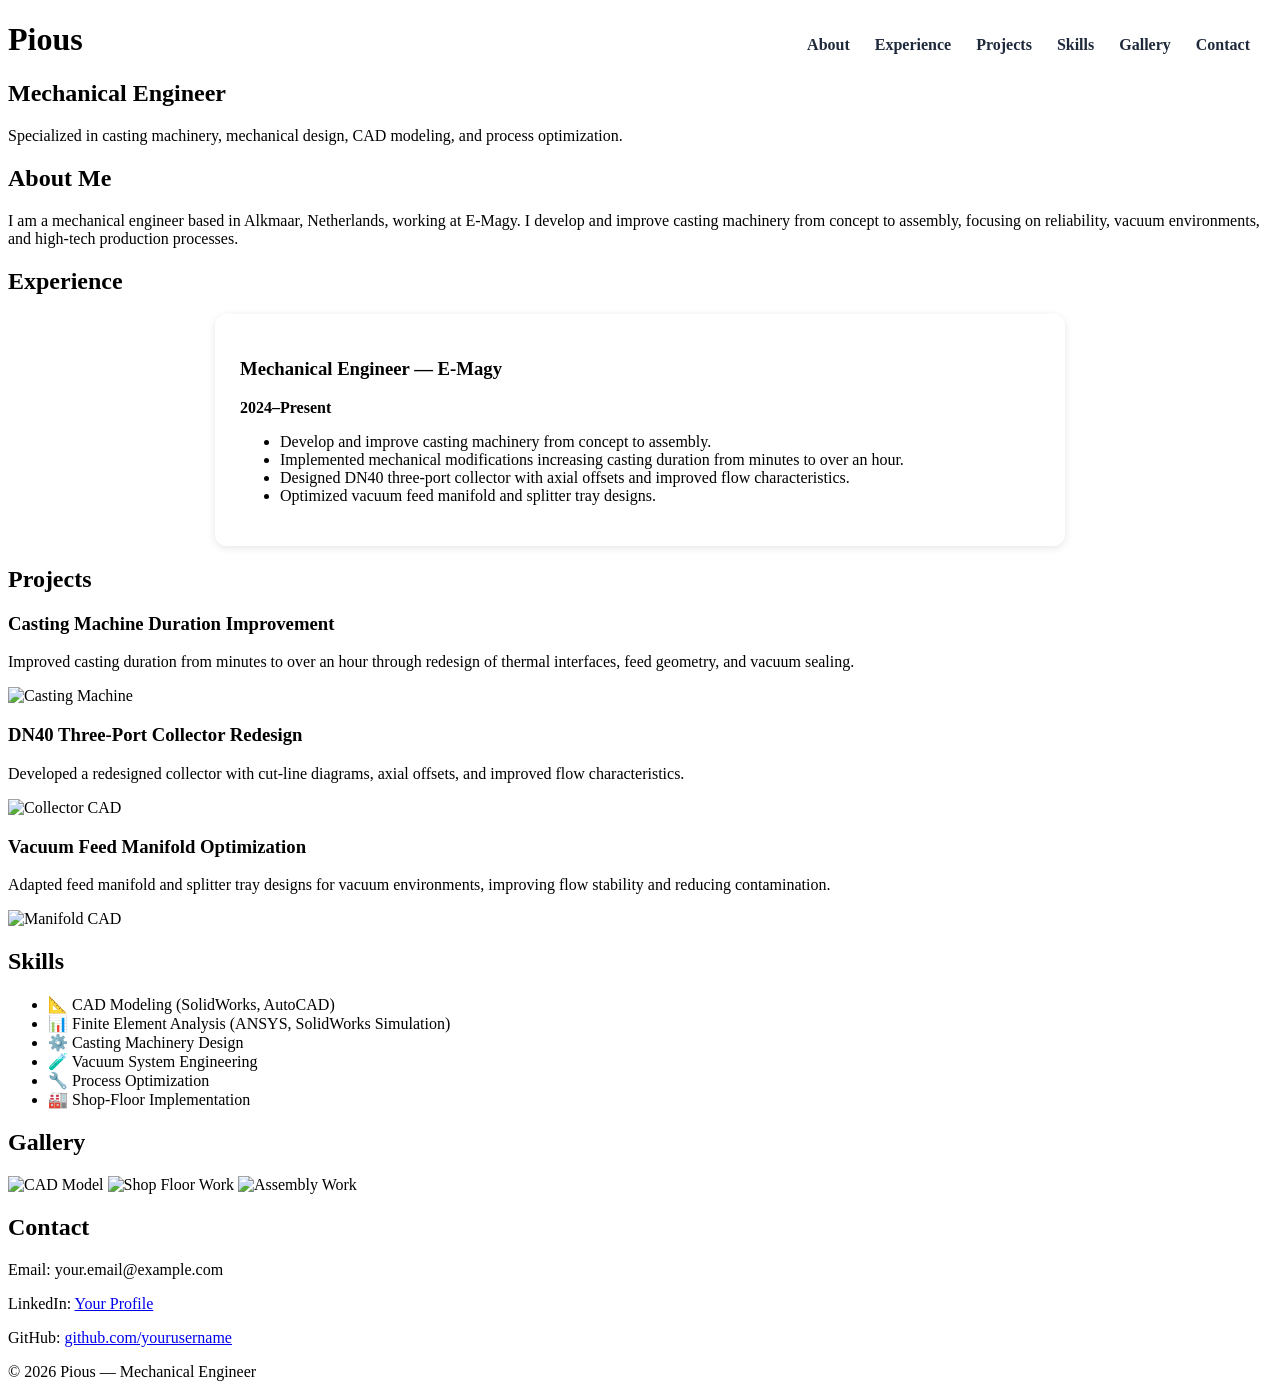
==== commit 23f6a57c: "Update index.html" ====
--- a/index.html
+++ b/index.html
@@ -74,16 +74,18 @@
 
   <!-- SKILLS -->
   <section id="skills" class="section">
-    <h2>Skills</h2>
-    <ul class="skills-list">
-      <li>CAD Modeling (SolidWorks, AutoCAD)</li>
-      <li>Finite Element Analysis (ANSYS, SolidWorks Simulation)</li>
-      <li>Casting Machinery Design</li>
-      <li>Vacuum System Engineering</li>
-      <li>Process Optimization</li>
-      <li>Shop‑Floor Implementation</li>
-    </ul>
-  </section>
+  <h2>Skills</h2>
+
+  <ul class="skills-list">
+    <li><span class="skill-icon">📐</span> CAD Modeling (SolidWorks, AutoCAD)</li>
+    <li><span class="skill-icon">📊</span> Finite Element Analysis (ANSYS, SolidWorks Simulation)</li>
+    <li><span class="skill-icon">⚙️</span> Casting Machinery Design</li>
+    <li><span class="skill-icon">🧪</span> Vacuum System Engineering</li>
+    <li><span class="skill-icon">🔧</span> Process Optimization</li>
+    <li><span class="skill-icon">🏭</span> Shop‑Floor Implementation</li>
+  </ul>
+</section>
+
 
   <!-- GALLERY -->
   <section id="gallery" class="section">
--- a/style.css
+++ b/style.css
@@ -1,129 +1,45 @@
-body {
-  margin: 0;
-  font-family: Arial, sans-serif;
-  background: #f7f7f7;
-  color: #333;
-}
-
-/* HERO */
-.hero {
-  background: linear-gradient(to bottom right, #1e1e1e, #444);
-  color: white;
-  padding: 80px 20px;
-  text-align: center;
-}
-
-.hero h1 {
-  font-size: 48px;
-  margin: 0;
-}
-
-.hero h2 {
-  font-size: 24px;
-  margin-top: 10px;
-  opacity: 0.8;
-}
-
-/* NAVBAR */
+/* NAVIGATION TOP-RIGHT */
 .navbar {
-  background: #222;
-  padding: 12px;
+  position: absolute;
+  top: 20px;
+  right: 30px;
 }
 
 .navbar ul {
   list-style: none;
   display: flex;
-  justify-content: center;
-  gap: 30px;
+  gap: 25px;
   padding: 0;
 }
 
 .navbar a {
-  color: white;
   text-decoration: none;
   font-weight: bold;
-  transition: 0.3s;
+  color: #1e293b;
 }
 
 .navbar a:hover {
-  opacity: 0.7;
+  color: #2563eb;
 }
 
-/* RESUME BUTTON */
-.resume-nav {
-  background: #444;
-  padding: 8px 14px;
-  border-radius: 6px;
-}
-
-.resume-nav:hover {
-  background: #666;
-}
-
-/* SECTIONS */
-.section {
-  padding: 50px;
-  max-width: 1000px;
+/* EXPERIENCE CARD LEFT-ALIGNED */
+.exp-card {
+  background: white;
+  padding: 25px;
+  border-radius: 12px;
+  box-shadow: 0 2px 8px rgba(0,0,0,0.1);
+  text-align: left;
+  max-width: 800px;
   margin: auto;
 }
 
-/* CARD */
-.card {
+/* PROJECT PAGE LEFT-ALIGNED */
+.project-page {
+  text-align: left;
+  max-width: 900px;
+  margin: auto;
   background: white;
-  padding: 25px;
-  border-radius: 10px;
+  padding: 30px;
+  border-radius: 12px;
   box-shadow: 0 2px 8px rgba(0,0,0,0.1);
 }
-
-/* SKILLS GRID */
-.skills-grid {
-  display: grid;
-  grid-template-columns: repeat(auto-fit, minmax(260px, 1fr));
-  gap: 25px;
-}
-
-.skill-card {
-  background: white;
-  padding: 20px;
-  border-radius: 10px;
-  box-shadow: 0 2px 8px rgba(0,0,0,0.1);
-}
-
-.skill-card h3 {
-  margin-top: 0;
-}
-
-/* PROJECT GRID */
-.project-grid {
-  display: grid;
-  grid-template-columns: repeat(auto-fit, minmax(280px, 1fr));
-  gap: 25px;
-}
-
-.project-card {
-  display: block;
-  text-decoration: none;
-  color: inherit;
-  background: white;
-  padding: 20px;
-  border-radius: 10px;
-  box-shadow: 0 2px 8px rgba(0,0,0,0.1);
-  transition: transform 0.3s;
-}
-
-.project-card:hover {
-  transform: translateY(-5px);
-}
-
-.project-card img {
-  width: 100%;
-  border-radius: 8px;
-}
-
-/* FOOTER */
-footer {
-  background: #1e1e1e;
-  color: white;
-  text-align: center;
-  padding: 20px;
-}
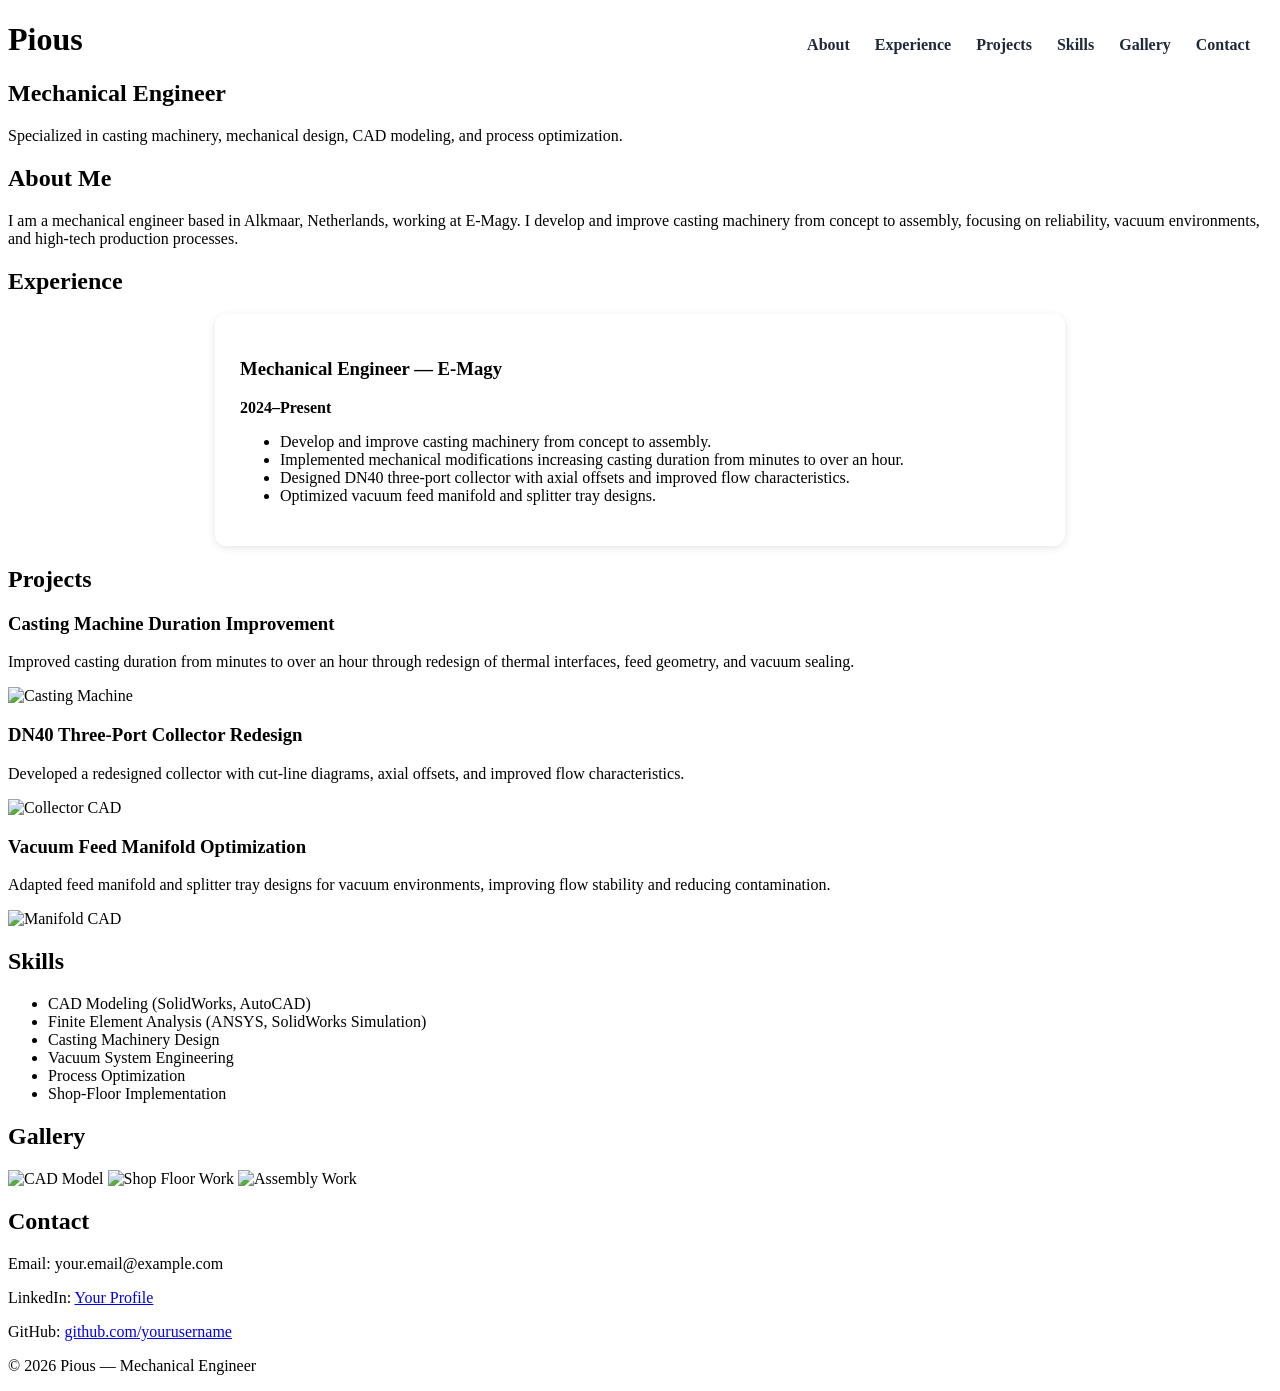
==== commit d6a774df: "Update index.html" ====
--- a/index.html
+++ b/index.html
@@ -74,18 +74,16 @@
 
   <!-- SKILLS -->
   <section id="skills" class="section">
-  <h2>Skills</h2>
-
-  <ul class="skills-list">
-    <li><span class="skill-icon">📐</span> CAD Modeling (SolidWorks, AutoCAD)</li>
-    <li><span class="skill-icon">📊</span> Finite Element Analysis (ANSYS, SolidWorks Simulation)</li>
-    <li><span class="skill-icon">⚙️</span> Casting Machinery Design</li>
-    <li><span class="skill-icon">🧪</span> Vacuum System Engineering</li>
-    <li><span class="skill-icon">🔧</span> Process Optimization</li>
-    <li><span class="skill-icon">🏭</span> Shop‑Floor Implementation</li>
-  </ul>
-</section>
-
+    <h2>Skills</h2>
+    <ul class="skills-list">
+      <li>CAD Modeling (SolidWorks, AutoCAD)</li>
+      <li>Finite Element Analysis (ANSYS, SolidWorks Simulation)</li>
+      <li>Casting Machinery Design</li>
+      <li>Vacuum System Engineering</li>
+      <li>Process Optimization</li>
+      <li>Shop‑Floor Implementation</li>
+    </ul>
+  </section>
 
   <!-- GALLERY -->
   <section id="gallery" class="section">
